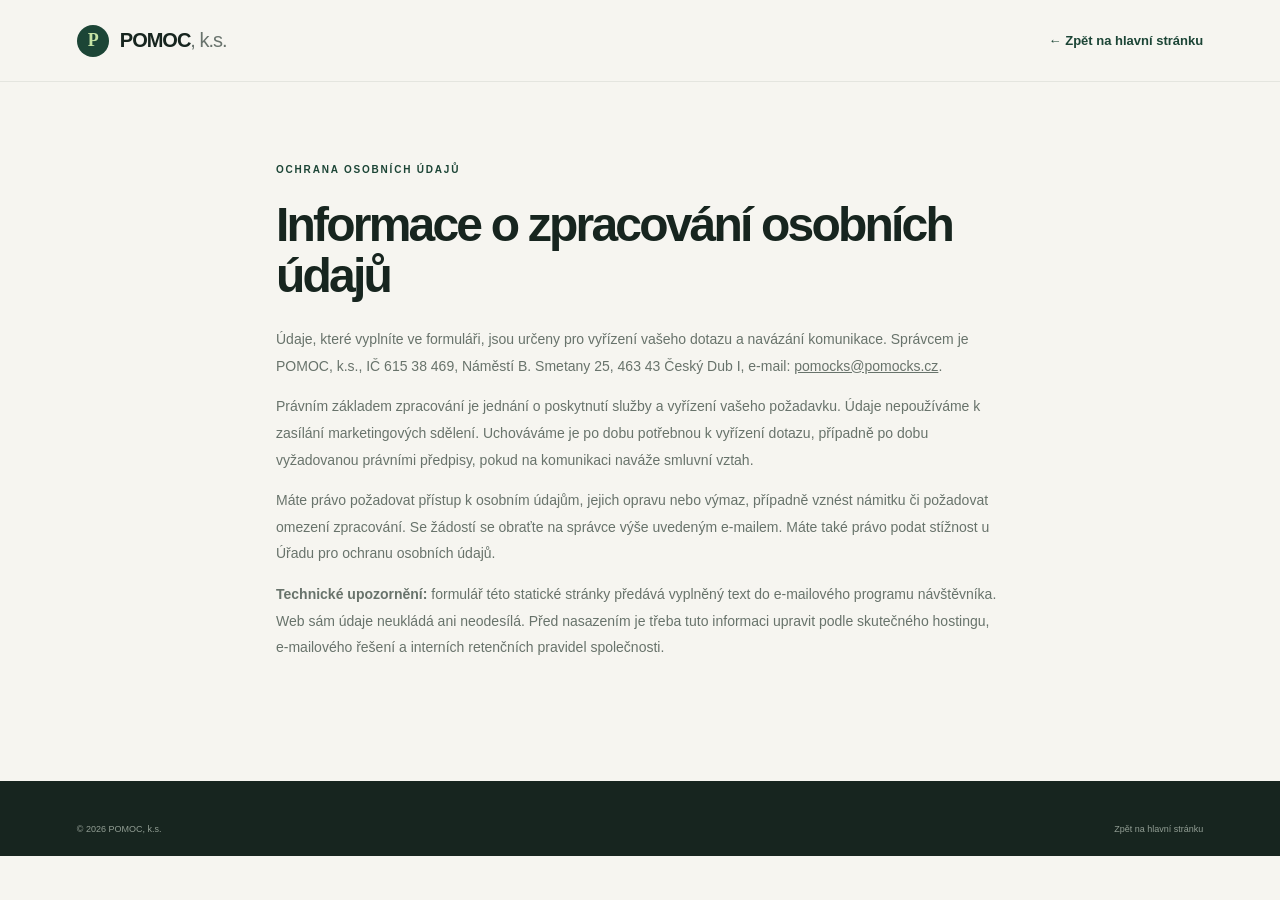
==== privacy.html @ e82e2274 "Add POMOC accounting firm website" ====
<!doctype html>
<html lang="cs"><head><meta charset="utf-8"><meta name="viewport" content="width=device-width,initial-scale=1"><title>Ochrana osobních údajů — POMOC, k.s.</title><link rel="stylesheet" href="styles.css"></head><body><header class="topbar"><a class="brand" href="index.html"><span class="brand-mark">P</span><span>POMOC<span class="brand-suffix">, k.s.</span></span></a><a class="text-link" href="index.html">← Zpět na hlavní stránku</a></header><main class="privacy-page"><p class="eyebrow">Ochrana osobních údajů</p><h1>Informace o zpracování osobních údajů</h1><p>Údaje, které vyplníte ve formuláři, jsou určeny pro vyřízení vašeho dotazu a navázání komunikace. Správcem je POMOC, k.s., IČ 615 38 469, Náměstí B. Smetany 25, 463 43 Český Dub I, e-mail: <a href="mailto:pomocks@pomocks.cz">pomocks@pomocks.cz</a>.</p><p>Právním základem zpracování je jednání o poskytnutí služby a vyřízení vašeho požadavku. Údaje nepoužíváme k zasílání marketingových sdělení. Uchováváme je po dobu potřebnou k vyřízení dotazu, případně po dobu vyžadovanou právními předpisy, pokud na komunikaci naváže smluvní vztah.</p><p>Máte právo požadovat přístup k osobním údajům, jejich opravu nebo výmaz, případně vznést námitku či požadovat omezení zpracování. Se žádostí se obraťte na správce výše uvedeným e-mailem. Máte také právo podat stížnost u Úřadu pro ochranu osobních údajů.</p><p><strong>Technické upozornění:</strong> formulář této statické stránky předává vyplněný text do e-mailového programu návštěvníka. Web sám údaje neukládá ani neodesílá. Před nasazením je třeba tuto informaci upravit podle skutečného hostingu, e-mailového řešení a interních retenčních pravidel společnosti.</p></main><footer><div class="footer-bottom"><span>© <span id="year"></span> POMOC, k.s.</span><a href="index.html">Zpět na hlavní stránku</a></div></footer><script>document.getElementById('year').textContent=new Date().getFullYear()</script></body></html>
---- styles.css ----
:root{--paper:#f6f5f0;--white:#fff;--ink:#17251f;--muted:#69736d;--green:#1c4536;--lime:#c6e3a4;--line:#dedfd8;--serif:Georgia,'Times New Roman',serif;--sans:'DM Sans',Arial,sans-serif;--display:'Manrope',Arial,sans-serif}*{box-sizing:border-box}html{scroll-behavior:smooth;scroll-padding-top:90px}body{margin:0;background:var(--paper);color:var(--ink);font-family:var(--sans);font-size:15px;line-height:1.65}a{color:inherit;text-decoration:none}.topbar{height:82px;padding:0 max(calc((100vw - 1200px)/2),6vw);display:flex;align-items:center;justify-content:space-between;border-bottom:1px solid rgba(23,37,31,.08);background:var(--paper);position:sticky;top:0;z-index:5}.brand{display:flex;align-items:center;gap:11px;font:800 20px var(--display);letter-spacing:-1px}.brand-mark{display:grid;place-items:center;width:32px;height:32px;background:var(--green);color:var(--lime);border-radius:50%;font:700 18px var(--serif)}.brand-suffix{font-weight:500;color:var(--muted)}nav{display:flex;align-items:center;gap:38px;font-size:13px;font-weight:600}nav a:not(.nav-cta){color:#59635e}.nav-cta{background:var(--green);color:white;padding:12px 17px;border-radius:3px}.nav-cta span,.button span{padding-left:13px;color:var(--lime)}.menu-toggle{display:none;background:none;border:0;font-size:23px;color:var(--ink)}.section-wrap{max-width:1200px;margin:auto;padding-left:30px;padding-right:30px}.hero{min-height:605px;display:grid;grid-template-columns:1fr 1fr;align-items:center;padding-top:55px;padding-bottom:65px}.eyebrow{margin:0 0 20px;text-transform:uppercase;letter-spacing:1.8px;font-size:10px;font-weight:700;color:var(--green)}.eyebrow-dot{display:inline-block;width:7px;height:7px;border-radius:50%;background:#86ab63;margin-right:8px;vertical-align:1px}h1,h2,h3,p{margin-top:0}h1,h2{font-family:var(--display);font-weight:600;letter-spacing:-2.8px;line-height:1.08}h1{font-size:clamp(50px,5.5vw,73px);margin-bottom:24px}h1 em,h2 em{font-family:var(--serif);font-weight:400;color:#52755e} .hero-lead{max-width:440px;color:#66716a;font-size:16px;line-height:1.8}.hero-actions{display:flex;align-items:center;gap:28px;margin-top:31px}.button{display:inline-block;border:0;cursor:pointer;padding:15px 19px;font:600 13px var(--sans);border-radius:3px}.button-dark{background:var(--green);color:white}.text-link{font-size:13px;font-weight:700;color:var(--green)}.text-link span{margin-left:9px}.hero-note{display:flex;align-items:center;gap:13px;margin-top:54px;font-size:11px;color:#778079}.note-line{height:1px;width:35px;background:#93aa88}.hero-art{height:420px;position:relative;display:grid;place-items:center}.art-orbit{position:absolute;border:1px solid #dce2d5;border-radius:50%;width:390px;height:390px}.orbit-two{width:300px;height:300px;border-color:#e6e8e1}.art-card{position:relative;background:#fff;width:355px;min-height:255px;padding:24px 26px 22px;box-shadow:0 25px 75px #1a35251b;transform:rotate(-3deg);border:1px solid #e6e9e1;z-index:1}.art-card-top{display:flex;justify-content:space-between;font-size:9px;letter-spacing:1.5px;color:#78837b}.art-dot{width:8px;height:8px;background:#9dbf7a;border-radius:50%}.art-amount{margin-top:27px;font:600 26px var(--display);letter-spacing:-.8px}.art-amount span{display:block;font:12px var(--sans);letter-spacing:0;color:#849087;margin-top:4px}.chart{height:92px;border-bottom:1px solid #e4e7e0;display:flex;align-items:end;gap:11px;margin-top:17px}.chart i{display:block;flex:1;background:#a7c58e;border-radius:2px 2px 0 0}.chart i:nth-child(2n){background:#d2e3c2}.chart-labels{display:flex;justify-content:space-between;font-size:7px;color:#9aa49c;margin-top:7px}.art-seal{position:absolute;right:7%;bottom:48px;z-index:2;width:105px;height:105px;border-radius:50%;background:var(--green);color:white;display:flex;align-items:center;justify-content:center;flex-direction:column;border:5px solid var(--paper);outline:1px solid #45644d;transform:rotate(8deg)}.art-seal span{font-size:7px;letter-spacing:1px}.art-seal strong{font:700 27px var(--serif);color:var(--lime);line-height:1.2}.art-spark{position:absolute;color:#89a873;font-size:22px}.spark-a{top:26px;left:21%}.spark-b{bottom:39px;left:12%;font-size:13px}.trust-band{background:#e9ece4;border-top:1px solid #e1e5dd;border-bottom:1px solid #e1e5dd}.trust-inner{max-width:1200px;padding:26px 30px;margin:auto;display:grid;grid-template-columns:repeat(4,1fr);gap:20px}.trust-inner>div{padding-left:18px;border-left:1px solid #cdd5ca}.trust-inner strong,.trust-inner span{display:block}.trust-inner strong{font:600 15px var(--display)}.trust-inner span{font-size:10px;color:#778079;margin-top:4px}.services-section{padding-top:108px;padding-bottom:95px}.section-heading{display:flex;justify-content:space-between;align-items:end;margin-bottom:41px}.section-heading h2,.about-copy h2,.contact-intro h2{font-size:clamp(39px,4vw,52px);margin-bottom:0}.section-intro{max-width:390px;color:var(--muted);font-size:13px;line-height:1.8;margin:0 0 3px}.service-grid{display:grid;grid-template-columns:repeat(4,1fr);gap:13px}.service-card{background:#fff;border:1px solid #e9eae5;padding:24px 20px 21px;min-height:325px;display:flex;flex-direction:column}.service-icon{width:35px;height:35px;border-radius:50%;display:grid;place-items:center;color:var(--green);background:#edf2e8;font-size:17px;margin-bottom:22px}.service-number{font-size:8px;letter-spacing:1.2px;font-weight:700;color:#839087}.service-card h3{font:600 19px/1.25 var(--display);letter-spacing:-.5px;margin:10px 0}.service-card p{font-size:11px;line-height:1.75;color:#737d76;margin-bottom:12px}.service-card ul{padding:12px 0 0;margin:auto 0 0;border-top:1px solid #edf0ea;list-style:none}.service-card li{font-size:10px;color:#68736b;margin:5px 0;padding-left:12px;position:relative}.service-card li:before{content:'·';position:absolute;left:0;color:#6d9556;font-size:17px;line-height:13px}.service-card-dark{background:var(--green);color:white;border-color:var(--green)}.service-card-dark .service-icon{background:#355d4b;color:var(--lime)}.service-card-dark .service-number{color:#bad0bc}.service-card-dark p,.service-card-dark li{color:#d1ded4}.service-card-dark ul{border-color:#436554}.services-footnote{font-size:10px;color:#88918b;margin:15px 0 0}.about-section{background:#e9ece4;padding:86px 0}.about-layout{display:grid;grid-template-columns:1fr 1fr;align-items:center;gap:9%}.about-visual{min-height:410px;background:var(--green);position:relative;overflow:hidden;display:grid;place-items:center}.about-visual:before,.about-visual:after{content:'';position:absolute;border:1px solid #ffffff20;border-radius:50%;width:370px;height:370px}.about-visual:after{width:260px;height:260px}.about-monogram{position:relative;z-index:1;color:#e5eddf;font:italic 220px/1 var(--serif);letter-spacing:-30px}.about-monogram span{color:var(--lime)}.about-caption{position:absolute;left:29px;bottom:27px;display:flex;align-items:center;gap:12px;color:#d0dbcf;font-size:8px;line-height:1.5;letter-spacing:1px}.caption-line{width:26px;height:1px;background:var(--lime)}.about-stamp{position:absolute;right:24px;top:24px;border:1px solid #a8c095;border-radius:50%;width:67px;height:67px;display:grid;place-content:center;text-align:center;color:var(--lime);font:700 9px/1.5 var(--sans);letter-spacing:1px;transform:rotate(8deg)}.about-copy h2{margin-bottom:23px}.about-copy>p:not(.eyebrow){font-size:13px;color:#626d66;line-height:1.9}.credentials{border-top:1px solid #d0d7cc;margin:26px 0 23px;padding-top:17px;display:grid;grid-template-columns:1fr 1fr;gap:14px}.credentials>div{display:flex;gap:10px}.credential-symbol{display:grid;place-items:center;width:21px;height:21px;border-radius:50%;background:#d5e2cc;color:var(--green);font-size:11px;flex:none}.credentials strong,.credentials small{display:block}.credentials strong{font-size:11px}.credentials small{font-size:9px;color:#778079;line-height:1.5;margin-top:3px}.contact-section{display:grid;grid-template-columns:1fr 1fr;gap:11%;padding-top:103px;padding-bottom:105px}.contact-intro>p:not(.eyebrow){max-width:350px;color:#727c74;font-size:13px;line-height:1.8;margin-top:20px}.contact-details{margin-top:30px;display:grid;gap:18px}.contact-details>a,.contact-details>div{display:flex;align-items:center;gap:13px}.detail-icon{width:34px;height:34px;border:1px solid #dfe3db;border-radius:50%;display:grid;place-items:center;color:var(--green)}.contact-details small,.contact-details strong{display:block}.contact-details small{font-size:8px;letter-spacing:1.2px;color:#849087}.contact-details strong{font-size:12px;font-weight:600;line-height:1.6}.company-data{display:flex;gap:20px;margin-top:27px;padding-top:15px;border-top:1px solid var(--line);font-size:10px;color:#79837c}.contact-form{background:#fff;padding:34px;border:1px solid #e9eae5;box-shadow:0 15px 45px #1a35250a}.contact-form h3{font:600 23px var(--display);margin-bottom:4px}.contact-form>p{font-size:11px;color:#818a83;margin-bottom:20px}.contact-form label{display:block;font-size:10px;font-weight:600;color:#45534a;margin-bottom:14px}.form-row{display:grid;grid-template-columns:1fr 1fr;gap:13px}.contact-form input:not([type=checkbox]),.contact-form select,.contact-form textarea{display:block;width:100%;margin-top:6px;padding:11px 12px;border:1px solid #e3e7e0;border-radius:2px;background:#fcfcfa;font:12px var(--sans);color:var(--ink);outline-color:#92b278}.contact-form textarea{resize:vertical}.privacy-check{display:flex!important;align-items:start;gap:8px;font-size:9px!important;color:#737e76!important;font-weight:400!important}.privacy-check input{margin:2px 0 0;accent-color:var(--green)}.privacy-check a{text-decoration:underline;color:var(--green)}.form-submit{width:100%;text-align:left}.form-submit span{float:right}.form-note{font-size:9px!important;margin:11px 0 0!important;color:#88928b!important}footer{background:#17251f;color:#e7ede6;padding:25px max(calc((100vw - 1200px)/2),6vw) 19px}.footer-inner{display:flex;align-items:center;justify-content:space-between;border-bottom:1px solid #ffffff20;padding-bottom:22px}.footer-brand{font-size:17px}.footer-brand .brand-mark{background:#d6e4cc;color:var(--green)}.footer-brand .brand-suffix{color:#bdc9be}.footer-inner>span,.footer-inner>a:last-child{font-size:10px;color:#c2ccc3}.footer-inner>a:last-child span{color:var(--lime);margin-left:8px}.footer-bottom{display:flex;justify-content:space-between;padding-top:16px;color:#929e94;font-size:9px}.footer-bottom a:hover{text-decoration:underline}.privacy-page{max-width:780px;margin:80px auto 120px;padding:0 26px}.privacy-page h1{font-size:48px}.privacy-page p:not(.eyebrow){color:#68736b;font-size:14px;line-height:1.9}.privacy-page a{text-decoration:underline}.load-error{padding:100px 10%;text-align:center}.load-error code{background:#e8e9e4;padding:3px 6px}@media(max-width:850px){.topbar{padding:0 25px}.hero{min-height:auto;grid-template-columns:1fr;padding-top:65px}.hero-art{height:360px;margin-top:5px}.trust-inner{grid-template-columns:repeat(2,1fr);row-gap:23px}.service-grid{grid-template-columns:repeat(2,1fr)}.about-layout{gap:6%}.contact-section{gap:6%}.section-wrap{padding-left:25px;padding-right:25px}}@media(max-width:620px){.topbar{height:69px}.menu-toggle{display:block}nav{display:none;position:absolute;top:68px;left:0;right:0;background:var(--paper);padding:18px 24px 24px;flex-direction:column;align-items:stretch;gap:14px;border-bottom:1px solid var(--line)}nav.nav-open{display:flex}.nav-cta{text-align:center}.hero{padding-top:49px;padding-bottom:47px}.hero h1{font-size:53px}.hero-lead{font-size:14px}.hero-actions{gap:17px;align-items:flex-start;flex-direction:column}.hero-note{margin-top:33px}.hero-art{height:300px}.art-orbit{width:285px;height:285px}.orbit-two{width:225px;height:225px}.art-card{width:290px;padding:20px;min-height:230px}.art-amount{font-size:22px;margin-top:20px}.chart{height:78px;gap:8px}.art-seal{width:85px;height:85px;right:4%;bottom:23px}.art-seal strong{font-size:23px}.trust-inner{padding:22px 24px;gap:18px 10px}.trust-inner>div{padding-left:11px}.trust-inner strong{font-size:12px}.trust-inner span{font-size:9px}.services-section{padding-top:69px;padding-bottom:65px}.section-heading{display:block}.section-heading h2,.about-copy h2,.contact-intro h2{font-size:42px}.section-intro{margin-top:17px}.service-grid{grid-template-columns:1fr}.service-card{min-height:275px}.about-section{padding:60px 0}.about-layout{grid-template-columns:1fr;gap:35px}.about-visual{min-height:300px}.about-monogram{font-size:175px}.credentials{grid-template-columns:1fr}.contact-section{grid-template-columns:1fr;gap:33px;padding-top:67px;padding-bottom:70px}.contact-form{padding:24px 19px}.form-row{grid-template-columns:1fr;gap:0}.footer-inner{align-items:flex-start;flex-direction:column;gap:12px}.footer-bottom{flex-wrap:wrap;gap:10px}.privacy-page{margin:55px auto 80px}.privacy-page h1{font-size:39px}}
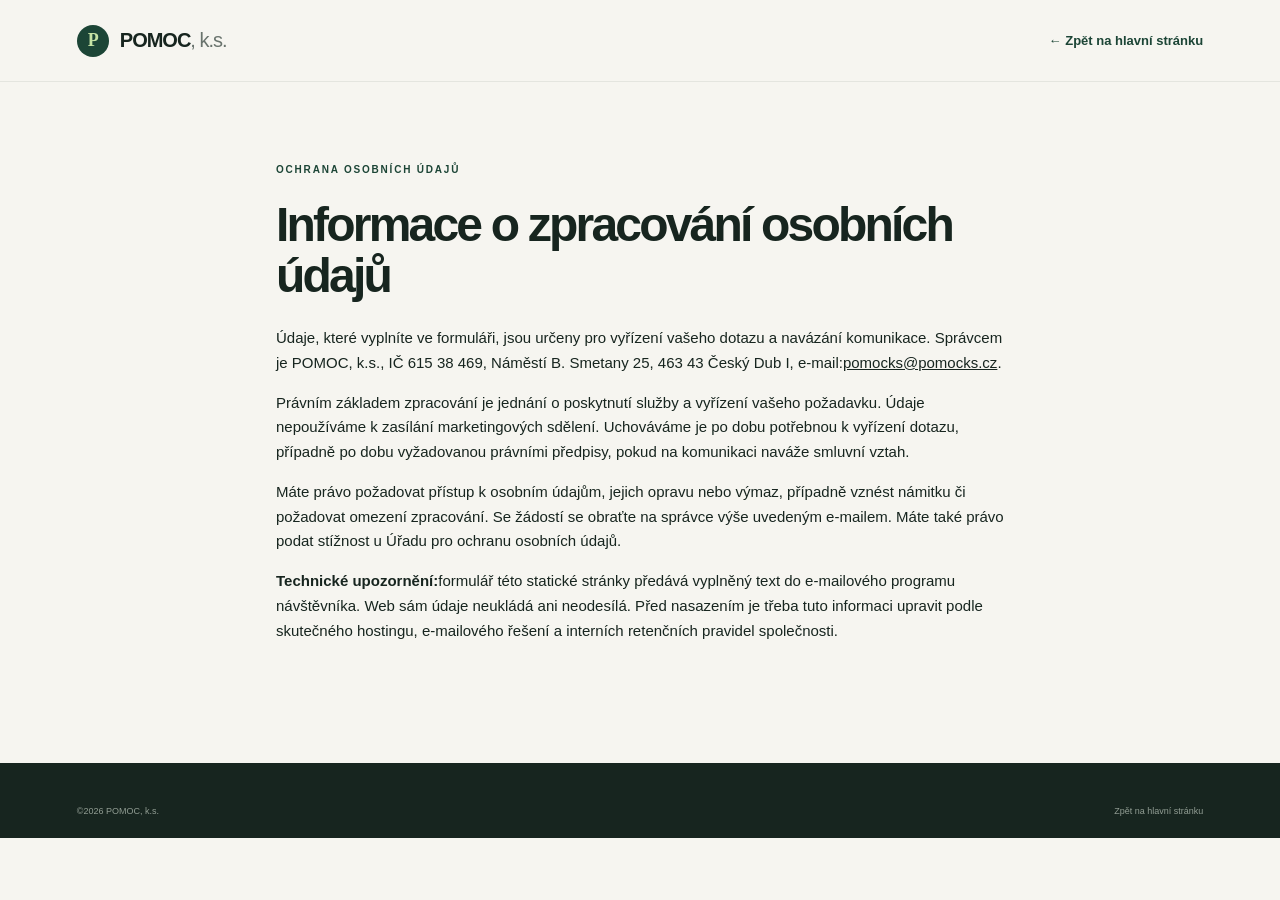
==== commit cae870e0: "Format site source for readability" ====
--- a/privacy.html
+++ b/privacy.html
@@ -1,2 +1,44 @@
-<!doctype html>
-<html lang="cs"><head><meta charset="utf-8"><meta name="viewport" content="width=device-width,initial-scale=1"><title>Ochrana osobních údajů — POMOC, k.s.</title><link rel="stylesheet" href="styles.css"></head><body><header class="topbar"><a class="brand" href="index.html"><span class="brand-mark">P</span><span>POMOC<span class="brand-suffix">, k.s.</span></span></a><a class="text-link" href="index.html">← Zpět na hlavní stránku</a></header><main class="privacy-page"><p class="eyebrow">Ochrana osobních údajů</p><h1>Informace o zpracování osobních údajů</h1><p>Údaje, které vyplníte ve formuláři, jsou určeny pro vyřízení vašeho dotazu a navázání komunikace. Správcem je POMOC, k.s., IČ 615 38 469, Náměstí B. Smetany 25, 463 43 Český Dub I, e-mail: <a href="mailto:pomocks@pomocks.cz">pomocks@pomocks.cz</a>.</p><p>Právním základem zpracování je jednání o poskytnutí služby a vyřízení vašeho požadavku. Údaje nepoužíváme k zasílání marketingových sdělení. Uchováváme je po dobu potřebnou k vyřízení dotazu, případně po dobu vyžadovanou právními předpisy, pokud na komunikaci naváže smluvní vztah.</p><p>Máte právo požadovat přístup k osobním údajům, jejich opravu nebo výmaz, případně vznést námitku či požadovat omezení zpracování. Se žádostí se obraťte na správce výše uvedeným e-mailem. Máte také právo podat stížnost u Úřadu pro ochranu osobních údajů.</p><p><strong>Technické upozornění:</strong> formulář této statické stránky předává vyplněný text do e-mailového programu návštěvníka. Web sám údaje neukládá ani neodesílá. Před nasazením je třeba tuto informaci upravit podle skutečného hostingu, e-mailového řešení a interních retenčních pravidel společnosti.</p></main><footer><div class="footer-bottom"><span>© <span id="year"></span> POMOC, k.s.</span><a href="index.html">Zpět na hlavní stránku</a></div></footer><script>document.getElementById('year').textContent=new Date().getFullYear()</script></body></html>
+<!doctype html>
+<html lang="cs">
+  <head>
+    <meta charset="utf-8">
+    <meta name="viewport" content="width=device-width,initial-scale=1">
+    <title>
+      Ochrana osobních údajů — POMOC, k.s.
+    </title>
+    <link rel="stylesheet" href="styles.css">
+  </head>
+  <body>
+    <header class="topbar">
+      <a class="brand" href="index.html"><span class="brand-mark">P</span><span>POMOC<span class="brand-suffix">, k.s.</span></span></a><a class="text-link" href="index.html">← Zpět na hlavní stránku</a>
+    </header>
+    <main class="privacy-page">
+      <p class="eyebrow">
+        Ochrana osobních údajů
+      </p>
+      <h1>
+        Informace o zpracování osobních údajů
+      </h1>
+      <p>
+        Údaje, které vyplníte ve formuláři, jsou určeny pro vyřízení vašeho dotazu a navázání komunikace. Správcem je POMOC, k.s., IČ 615 38 469, Náměstí B. Smetany 25, 463 43 Český Dub I, e-mail:<a href="mailto:pomocks@pomocks.cz">pomocks@pomocks.cz</a>.
+      </p>
+      <p>
+        Právním základem zpracování je jednání o poskytnutí služby a vyřízení vašeho požadavku. Údaje nepoužíváme k zasílání marketingových sdělení. Uchováváme je po dobu potřebnou k vyřízení dotazu, případně po dobu vyžadovanou právními předpisy, pokud na komunikaci naváže smluvní vztah.
+      </p>
+      <p>
+        Máte právo požadovat přístup k osobním údajům, jejich opravu nebo výmaz, případně vznést námitku či požadovat omezení zpracování. Se žádostí se obraťte na správce výše uvedeným e-mailem. Máte také právo podat stížnost u Úřadu pro ochranu osobních údajů.
+      </p>
+      <p>
+        <strong>Technické upozornění:</strong>formulář této statické stránky předává vyplněný text do e-mailového programu návštěvníka. Web sám údaje neukládá ani neodesílá. Před nasazením je třeba tuto informaci upravit podle skutečného hostingu, e-mailového řešení a interních retenčních pravidel společnosti.
+      </p>
+    </main>
+    <footer>
+      <div class="footer-bottom">
+        <span>©<span id="year"></span> POMOC, k.s.</span><a href="index.html">Zpět na hlavní stránku</a>
+      </div>
+    </footer>
+    <script>
+      document.getElementById('year').textContent=new Date().getFullYear()
+    </script>
+  </body>
+</html>
--- a/styles.css
+++ b/styles.css
@@ -1 +1,942 @@
-:root{--paper:#f6f5f0;--white:#fff;--ink:#17251f;--muted:#69736d;--green:#1c4536;--lime:#c6e3a4;--line:#dedfd8;--serif:Georgia,'Times New Roman',serif;--sans:'DM Sans',Arial,sans-serif;--display:'Manrope',Arial,sans-serif}*{box-sizing:border-box}html{scroll-behavior:smooth;scroll-padding-top:90px}body{margin:0;background:var(--paper);color:var(--ink);font-family:var(--sans);font-size:15px;line-height:1.65}a{color:inherit;text-decoration:none}.topbar{height:82px;padding:0 max(calc((100vw - 1200px)/2),6vw);display:flex;align-items:center;justify-content:space-between;border-bottom:1px solid rgba(23,37,31,.08);background:var(--paper);position:sticky;top:0;z-index:5}.brand{display:flex;align-items:center;gap:11px;font:800 20px var(--display);letter-spacing:-1px}.brand-mark{display:grid;place-items:center;width:32px;height:32px;background:var(--green);color:var(--lime);border-radius:50%;font:700 18px var(--serif)}.brand-suffix{font-weight:500;color:var(--muted)}nav{display:flex;align-items:center;gap:38px;font-size:13px;font-weight:600}nav a:not(.nav-cta){color:#59635e}.nav-cta{background:var(--green);color:white;padding:12px 17px;border-radius:3px}.nav-cta span,.button span{padding-left:13px;color:var(--lime)}.menu-toggle{display:none;background:none;border:0;font-size:23px;color:var(--ink)}.section-wrap{max-width:1200px;margin:auto;padding-left:30px;padding-right:30px}.hero{min-height:605px;display:grid;grid-template-columns:1fr 1fr;align-items:center;padding-top:55px;padding-bottom:65px}.eyebrow{margin:0 0 20px;text-transform:uppercase;letter-spacing:1.8px;font-size:10px;font-weight:700;color:var(--green)}.eyebrow-dot{display:inline-block;width:7px;height:7px;border-radius:50%;background:#86ab63;margin-right:8px;vertical-align:1px}h1,h2,h3,p{margin-top:0}h1,h2{font-family:var(--display);font-weight:600;letter-spacing:-2.8px;line-height:1.08}h1{font-size:clamp(50px,5.5vw,73px);margin-bottom:24px}h1 em,h2 em{font-family:var(--serif);font-weight:400;color:#52755e} .hero-lead{max-width:440px;color:#66716a;font-size:16px;line-height:1.8}.hero-actions{display:flex;align-items:center;gap:28px;margin-top:31px}.button{display:inline-block;border:0;cursor:pointer;padding:15px 19px;font:600 13px var(--sans);border-radius:3px}.button-dark{background:var(--green);color:white}.text-link{font-size:13px;font-weight:700;color:var(--green)}.text-link span{margin-left:9px}.hero-note{display:flex;align-items:center;gap:13px;margin-top:54px;font-size:11px;color:#778079}.note-line{height:1px;width:35px;background:#93aa88}.hero-art{height:420px;position:relative;display:grid;place-items:center}.art-orbit{position:absolute;border:1px solid #dce2d5;border-radius:50%;width:390px;height:390px}.orbit-two{width:300px;height:300px;border-color:#e6e8e1}.art-card{position:relative;background:#fff;width:355px;min-height:255px;padding:24px 26px 22px;box-shadow:0 25px 75px #1a35251b;transform:rotate(-3deg);border:1px solid #e6e9e1;z-index:1}.art-card-top{display:flex;justify-content:space-between;font-size:9px;letter-spacing:1.5px;color:#78837b}.art-dot{width:8px;height:8px;background:#9dbf7a;border-radius:50%}.art-amount{margin-top:27px;font:600 26px var(--display);letter-spacing:-.8px}.art-amount span{display:block;font:12px var(--sans);letter-spacing:0;color:#849087;margin-top:4px}.chart{height:92px;border-bottom:1px solid #e4e7e0;display:flex;align-items:end;gap:11px;margin-top:17px}.chart i{display:block;flex:1;background:#a7c58e;border-radius:2px 2px 0 0}.chart i:nth-child(2n){background:#d2e3c2}.chart-labels{display:flex;justify-content:space-between;font-size:7px;color:#9aa49c;margin-top:7px}.art-seal{position:absolute;right:7%;bottom:48px;z-index:2;width:105px;height:105px;border-radius:50%;background:var(--green);color:white;display:flex;align-items:center;justify-content:center;flex-direction:column;border:5px solid var(--paper);outline:1px solid #45644d;transform:rotate(8deg)}.art-seal span{font-size:7px;letter-spacing:1px}.art-seal strong{font:700 27px var(--serif);color:var(--lime);line-height:1.2}.art-spark{position:absolute;color:#89a873;font-size:22px}.spark-a{top:26px;left:21%}.spark-b{bottom:39px;left:12%;font-size:13px}.trust-band{background:#e9ece4;border-top:1px solid #e1e5dd;border-bottom:1px solid #e1e5dd}.trust-inner{max-width:1200px;padding:26px 30px;margin:auto;display:grid;grid-template-columns:repeat(4,1fr);gap:20px}.trust-inner>div{padding-left:18px;border-left:1px solid #cdd5ca}.trust-inner strong,.trust-inner span{display:block}.trust-inner strong{font:600 15px var(--display)}.trust-inner span{font-size:10px;color:#778079;margin-top:4px}.services-section{padding-top:108px;padding-bottom:95px}.section-heading{display:flex;justify-content:space-between;align-items:end;margin-bottom:41px}.section-heading h2,.about-copy h2,.contact-intro h2{font-size:clamp(39px,4vw,52px);margin-bottom:0}.section-intro{max-width:390px;color:var(--muted);font-size:13px;line-height:1.8;margin:0 0 3px}.service-grid{display:grid;grid-template-columns:repeat(4,1fr);gap:13px}.service-card{background:#fff;border:1px solid #e9eae5;padding:24px 20px 21px;min-height:325px;display:flex;flex-direction:column}.service-icon{width:35px;height:35px;border-radius:50%;display:grid;place-items:center;color:var(--green);background:#edf2e8;font-size:17px;margin-bottom:22px}.service-number{font-size:8px;letter-spacing:1.2px;font-weight:700;color:#839087}.service-card h3{font:600 19px/1.25 var(--display);letter-spacing:-.5px;margin:10px 0}.service-card p{font-size:11px;line-height:1.75;color:#737d76;margin-bottom:12px}.service-card ul{padding:12px 0 0;margin:auto 0 0;border-top:1px solid #edf0ea;list-style:none}.service-card li{font-size:10px;color:#68736b;margin:5px 0;padding-left:12px;position:relative}.service-card li:before{content:'·';position:absolute;left:0;color:#6d9556;font-size:17px;line-height:13px}.service-card-dark{background:var(--green);color:white;border-color:var(--green)}.service-card-dark .service-icon{background:#355d4b;color:var(--lime)}.service-card-dark .service-number{color:#bad0bc}.service-card-dark p,.service-card-dark li{color:#d1ded4}.service-card-dark ul{border-color:#436554}.services-footnote{font-size:10px;color:#88918b;margin:15px 0 0}.about-section{background:#e9ece4;padding:86px 0}.about-layout{display:grid;grid-template-columns:1fr 1fr;align-items:center;gap:9%}.about-visual{min-height:410px;background:var(--green);position:relative;overflow:hidden;display:grid;place-items:center}.about-visual:before,.about-visual:after{content:'';position:absolute;border:1px solid #ffffff20;border-radius:50%;width:370px;height:370px}.about-visual:after{width:260px;height:260px}.about-monogram{position:relative;z-index:1;color:#e5eddf;font:italic 220px/1 var(--serif);letter-spacing:-30px}.about-monogram span{color:var(--lime)}.about-caption{position:absolute;left:29px;bottom:27px;display:flex;align-items:center;gap:12px;color:#d0dbcf;font-size:8px;line-height:1.5;letter-spacing:1px}.caption-line{width:26px;height:1px;background:var(--lime)}.about-stamp{position:absolute;right:24px;top:24px;border:1px solid #a8c095;border-radius:50%;width:67px;height:67px;display:grid;place-content:center;text-align:center;color:var(--lime);font:700 9px/1.5 var(--sans);letter-spacing:1px;transform:rotate(8deg)}.about-copy h2{margin-bottom:23px}.about-copy>p:not(.eyebrow){font-size:13px;color:#626d66;line-height:1.9}.credentials{border-top:1px solid #d0d7cc;margin:26px 0 23px;padding-top:17px;display:grid;grid-template-columns:1fr 1fr;gap:14px}.credentials>div{display:flex;gap:10px}.credential-symbol{display:grid;place-items:center;width:21px;height:21px;border-radius:50%;background:#d5e2cc;color:var(--green);font-size:11px;flex:none}.credentials strong,.credentials small{display:block}.credentials strong{font-size:11px}.credentials small{font-size:9px;color:#778079;line-height:1.5;margin-top:3px}.contact-section{display:grid;grid-template-columns:1fr 1fr;gap:11%;padding-top:103px;padding-bottom:105px}.contact-intro>p:not(.eyebrow){max-width:350px;color:#727c74;font-size:13px;line-height:1.8;margin-top:20px}.contact-details{margin-top:30px;display:grid;gap:18px}.contact-details>a,.contact-details>div{display:flex;align-items:center;gap:13px}.detail-icon{width:34px;height:34px;border:1px solid #dfe3db;border-radius:50%;display:grid;place-items:center;color:var(--green)}.contact-details small,.contact-details strong{display:block}.contact-details small{font-size:8px;letter-spacing:1.2px;color:#849087}.contact-details strong{font-size:12px;font-weight:600;line-height:1.6}.company-data{display:flex;gap:20px;margin-top:27px;padding-top:15px;border-top:1px solid var(--line);font-size:10px;color:#79837c}.contact-form{background:#fff;padding:34px;border:1px solid #e9eae5;box-shadow:0 15px 45px #1a35250a}.contact-form h3{font:600 23px var(--display);margin-bottom:4px}.contact-form>p{font-size:11px;color:#818a83;margin-bottom:20px}.contact-form label{display:block;font-size:10px;font-weight:600;color:#45534a;margin-bottom:14px}.form-row{display:grid;grid-template-columns:1fr 1fr;gap:13px}.contact-form input:not([type=checkbox]),.contact-form select,.contact-form textarea{display:block;width:100%;margin-top:6px;padding:11px 12px;border:1px solid #e3e7e0;border-radius:2px;background:#fcfcfa;font:12px var(--sans);color:var(--ink);outline-color:#92b278}.contact-form textarea{resize:vertical}.privacy-check{display:flex!important;align-items:start;gap:8px;font-size:9px!important;color:#737e76!important;font-weight:400!important}.privacy-check input{margin:2px 0 0;accent-color:var(--green)}.privacy-check a{text-decoration:underline;color:var(--green)}.form-submit{width:100%;text-align:left}.form-submit span{float:right}.form-note{font-size:9px!important;margin:11px 0 0!important;color:#88928b!important}footer{background:#17251f;color:#e7ede6;padding:25px max(calc((100vw - 1200px)/2),6vw) 19px}.footer-inner{display:flex;align-items:center;justify-content:space-between;border-bottom:1px solid #ffffff20;padding-bottom:22px}.footer-brand{font-size:17px}.footer-brand .brand-mark{background:#d6e4cc;color:var(--green)}.footer-brand .brand-suffix{color:#bdc9be}.footer-inner>span,.footer-inner>a:last-child{font-size:10px;color:#c2ccc3}.footer-inner>a:last-child span{color:var(--lime);margin-left:8px}.footer-bottom{display:flex;justify-content:space-between;padding-top:16px;color:#929e94;font-size:9px}.footer-bottom a:hover{text-decoration:underline}.privacy-page{max-width:780px;margin:80px auto 120px;padding:0 26px}.privacy-page h1{font-size:48px}.privacy-page p:not(.eyebrow){color:#68736b;font-size:14px;line-height:1.9}.privacy-page a{text-decoration:underline}.load-error{padding:100px 10%;text-align:center}.load-error code{background:#e8e9e4;padding:3px 6px}@media(max-width:850px){.topbar{padding:0 25px}.hero{min-height:auto;grid-template-columns:1fr;padding-top:65px}.hero-art{height:360px;margin-top:5px}.trust-inner{grid-template-columns:repeat(2,1fr);row-gap:23px}.service-grid{grid-template-columns:repeat(2,1fr)}.about-layout{gap:6%}.contact-section{gap:6%}.section-wrap{padding-left:25px;padding-right:25px}}@media(max-width:620px){.topbar{height:69px}.menu-toggle{display:block}nav{display:none;position:absolute;top:68px;left:0;right:0;background:var(--paper);padding:18px 24px 24px;flex-direction:column;align-items:stretch;gap:14px;border-bottom:1px solid var(--line)}nav.nav-open{display:flex}.nav-cta{text-align:center}.hero{padding-top:49px;padding-bottom:47px}.hero h1{font-size:53px}.hero-lead{font-size:14px}.hero-actions{gap:17px;align-items:flex-start;flex-direction:column}.hero-note{margin-top:33px}.hero-art{height:300px}.art-orbit{width:285px;height:285px}.orbit-two{width:225px;height:225px}.art-card{width:290px;padding:20px;min-height:230px}.art-amount{font-size:22px;margin-top:20px}.chart{height:78px;gap:8px}.art-seal{width:85px;height:85px;right:4%;bottom:23px}.art-seal strong{font-size:23px}.trust-inner{padding:22px 24px;gap:18px 10px}.trust-inner>div{padding-left:11px}.trust-inner strong{font-size:12px}.trust-inner span{font-size:9px}.services-section{padding-top:69px;padding-bottom:65px}.section-heading{display:block}.section-heading h2,.about-copy h2,.contact-intro h2{font-size:42px}.section-intro{margin-top:17px}.service-grid{grid-template-columns:1fr}.service-card{min-height:275px}.about-section{padding:60px 0}.about-layout{grid-template-columns:1fr;gap:35px}.about-visual{min-height:300px}.about-monogram{font-size:175px}.credentials{grid-template-columns:1fr}.contact-section{grid-template-columns:1fr;gap:33px;padding-top:67px;padding-bottom:70px}.contact-form{padding:24px 19px}.form-row{grid-template-columns:1fr;gap:0}.footer-inner{align-items:flex-start;flex-direction:column;gap:12px}.footer-bottom{flex-wrap:wrap;gap:10px}.privacy-page{margin:55px auto 80px}.privacy-page h1{font-size:39px}}
+:root {
+  --paper: #f6f5f0;
+  --white: #fff;
+  --ink: #17251f;
+  --muted: #69736d;
+  --green: #1c4536;
+  --lime: #c6e3a4;
+  --line: #dedfd8;
+  --serif: Georgia, 'Times New Roman', serif;
+  --sans: 'DM Sans', Arial, sans-serif;
+  --display: 'Manrope', Arial, sans-serif;
+}
+* {
+  box-sizing: border-box;
+}
+html {
+  scroll-behavior: smooth;
+  scroll-padding-top: 90px;
+}
+body {
+  margin: 0;
+  background: var(--paper);
+  color: var(--ink);
+  font-family: var(--sans);
+  font-size: 15px;
+  line-height: 1.65;
+}
+a {
+  color: inherit;
+  text-decoration: none;
+}
+.topbar {
+  height: 82px;
+  padding: 0 max(calc((100vw - 1200px)/2),6vw);
+  display: flex;
+  align-items: center;
+  justify-content: space-between;
+  border-bottom: 1px solid rgba(23,37,31,.08);
+  background: var(--paper);
+  position: sticky;
+  top: 0;
+  z-index: 5;
+}
+.brand {
+  display: flex;
+  align-items: center;
+  gap: 11px;
+  font: 800 20px var(--display);
+  letter-spacing: -1px;
+}
+.brand-mark {
+  display: grid;
+  place-items: center;
+  width: 32px;
+  height: 32px;
+  background: var(--green);
+  color: var(--lime);
+  border-radius: 50%;
+  font: 700 18px var(--serif);
+}
+.brand-suffix {
+  font-weight: 500;
+  color: var(--muted);
+}
+nav {
+  display: flex;
+  align-items: center;
+  gap: 38px;
+  font-size: 13px;
+  font-weight: 600;
+}
+nav a: not(.nav-cta) {
+  ;
+  color: #59635e;
+}
+.nav-cta {
+  background: var(--green);
+  color: white;
+  padding: 12px 17px;
+  border-radius: 3px;
+}
+.nav-cta span, .button span {
+  padding-left: 13px;
+  color: var(--lime);
+}
+.menu-toggle {
+  display: none;
+  background: none;
+  border: 0;
+  font-size: 23px;
+  color: var(--ink);
+}
+.section-wrap {
+  max-width: 1200px;
+  margin: auto;
+  padding-left: 30px;
+  padding-right: 30px;
+}
+.hero {
+  min-height: 605px;
+  display: grid;
+  grid-template-columns: 1fr 1fr;
+  align-items: center;
+  padding-top: 55px;
+  padding-bottom: 65px;
+}
+.eyebrow {
+  margin: 0 0 20px;
+  text-transform: uppercase;
+  letter-spacing: 1.8px;
+  font-size: 10px;
+  font-weight: 700;
+  color: var(--green);
+}
+.eyebrow-dot {
+  display: inline-block;
+  width: 7px;
+  height: 7px;
+  border-radius: 50%;
+  background: #86ab63;
+  margin-right: 8px;
+  vertical-align: 1px;
+}
+h1, h2, h3, p {
+  margin-top: 0;
+}
+h1, h2 {
+  font-family: var(--display);
+  font-weight: 600;
+  letter-spacing: -2.8px;
+  line-height: 1.08;
+}
+h1 {
+  font-size: clamp(50px,5.5vw,73px);
+  margin-bottom: 24px;
+}
+h1 em, h2 em {
+  font-family: var(--serif);
+  font-weight: 400;
+  color: #52755e;
+}
+.hero-lead {
+  max-width: 440px;
+  color: #66716a;
+  font-size: 16px;
+  line-height: 1.8;
+}
+.hero-actions {
+  display: flex;
+  align-items: center;
+  gap: 28px;
+  margin-top: 31px;
+}
+.button {
+  display: inline-block;
+  border: 0;
+  cursor: pointer;
+  padding: 15px 19px;
+  font: 600 13px var(--sans);
+  border-radius: 3px;
+}
+.button-dark {
+  background: var(--green);
+  color: white;
+}
+.text-link {
+  font-size: 13px;
+  font-weight: 700;
+  color: var(--green);
+}
+.text-link span {
+  margin-left: 9px;
+}
+.hero-note {
+  display: flex;
+  align-items: center;
+  gap: 13px;
+  margin-top: 54px;
+  font-size: 11px;
+  color: #778079;
+}
+.note-line {
+  height: 1px;
+  width: 35px;
+  background: #93aa88;
+}
+.hero-art {
+  height: 420px;
+  position: relative;
+  display: grid;
+  place-items: center;
+}
+.art-orbit {
+  position: absolute;
+  border: 1px solid #dce2d5;
+  border-radius: 50%;
+  width: 390px;
+  height: 390px;
+}
+.orbit-two {
+  width: 300px;
+  height: 300px;
+  border-color: #e6e8e1;
+}
+.art-card {
+  position: relative;
+  background: #fff;
+  width: 355px;
+  min-height: 255px;
+  padding: 24px 26px 22px;
+  box-shadow: 0 25px 75px #1a35251b;
+  transform: rotate(-3deg);
+  border: 1px solid #e6e9e1;
+  z-index: 1;
+}
+.art-card-top {
+  display: flex;
+  justify-content: space-between;
+  font-size: 9px;
+  letter-spacing: 1.5px;
+  color: #78837b;
+}
+.art-dot {
+  width: 8px;
+  height: 8px;
+  background: #9dbf7a;
+  border-radius: 50%;
+}
+.art-amount {
+  margin-top: 27px;
+  font: 600 26px var(--display);
+  letter-spacing: -.8px;
+}
+.art-amount span {
+  display: block;
+  font: 12px var(--sans);
+  letter-spacing: 0;
+  color: #849087;
+  margin-top: 4px;
+}
+.chart {
+  height: 92px;
+  border-bottom: 1px solid #e4e7e0;
+  display: flex;
+  align-items: end;
+  gap: 11px;
+  margin-top: 17px;
+}
+.chart i {
+  display: block;
+  flex: 1;
+  background: #a7c58e;
+  border-radius: 2px 2px 0 0;
+}
+.chart i: nth-child(2n) {
+  ;
+  background: #d2e3c2;
+}
+.chart-labels {
+  display: flex;
+  justify-content: space-between;
+  font-size: 7px;
+  color: #9aa49c;
+  margin-top: 7px;
+}
+.art-seal {
+  position: absolute;
+  right: 7%;
+  bottom: 48px;
+  z-index: 2;
+  width: 105px;
+  height: 105px;
+  border-radius: 50%;
+  background: var(--green);
+  color: white;
+  display: flex;
+  align-items: center;
+  justify-content: center;
+  flex-direction: column;
+  border: 5px solid var(--paper);
+  outline: 1px solid #45644d;
+  transform: rotate(8deg);
+}
+.art-seal span {
+  font-size: 7px;
+  letter-spacing: 1px;
+}
+.art-seal strong {
+  font: 700 27px var(--serif);
+  color: var(--lime);
+  line-height: 1.2;
+}
+.art-spark {
+  position: absolute;
+  color: #89a873;
+  font-size: 22px;
+}
+.spark-a {
+  top: 26px;
+  left: 21%;
+}
+.spark-b {
+  bottom: 39px;
+  left: 12%;
+  font-size: 13px;
+}
+.trust-band {
+  background: #e9ece4;
+  border-top: 1px solid #e1e5dd;
+  border-bottom: 1px solid #e1e5dd;
+}
+.trust-inner {
+  max-width: 1200px;
+  padding: 26px 30px;
+  margin: auto;
+  display: grid;
+  grid-template-columns: repeat(4,1fr);
+  gap: 20px;
+}
+.trust-inner>div {
+  padding-left: 18px;
+  border-left: 1px solid #cdd5ca;
+}
+.trust-inner strong, .trust-inner span {
+  display: block;
+}
+.trust-inner strong {
+  font: 600 15px var(--display);
+}
+.trust-inner span {
+  font-size: 10px;
+  color: #778079;
+  margin-top: 4px;
+}
+.services-section {
+  padding-top: 108px;
+  padding-bottom: 95px;
+}
+.section-heading {
+  display: flex;
+  justify-content: space-between;
+  align-items: end;
+  margin-bottom: 41px;
+}
+.section-heading h2, .about-copy h2, .contact-intro h2 {
+  font-size: clamp(39px,4vw,52px);
+  margin-bottom: 0;
+}
+.section-intro {
+  max-width: 390px;
+  color: var(--muted);
+  font-size: 13px;
+  line-height: 1.8;
+  margin: 0 0 3px;
+}
+.service-grid {
+  display: grid;
+  grid-template-columns: repeat(4,1fr);
+  gap: 13px;
+}
+.service-card {
+  background: #fff;
+  border: 1px solid #e9eae5;
+  padding: 24px 20px 21px;
+  min-height: 325px;
+  display: flex;
+  flex-direction: column;
+}
+.service-icon {
+  width: 35px;
+  height: 35px;
+  border-radius: 50%;
+  display: grid;
+  place-items: center;
+  color: var(--green);
+  background: #edf2e8;
+  font-size: 17px;
+  margin-bottom: 22px;
+}
+.service-number {
+  font-size: 8px;
+  letter-spacing: 1.2px;
+  font-weight: 700;
+  color: #839087;
+}
+.service-card h3 {
+  font: 600 19px/1.25 var(--display);
+  letter-spacing: -.5px;
+  margin: 10px 0;
+}
+.service-card p {
+  font-size: 11px;
+  line-height: 1.75;
+  color: #737d76;
+  margin-bottom: 12px;
+}
+.service-card ul {
+  padding: 12px 0 0;
+  margin: auto 0 0;
+  border-top: 1px solid #edf0ea;
+  list-style: none;
+}
+.service-card li {
+  font-size: 10px;
+  color: #68736b;
+  margin: 5px 0;
+  padding-left: 12px;
+  position: relative;
+}
+.service-card li: before {
+  ;
+  content: '·';
+  position: absolute;
+  left: 0;
+  color: #6d9556;
+  font-size: 17px;
+  line-height: 13px;
+}
+.service-card-dark {
+  background: var(--green);
+  color: white;
+  border-color: var(--green);
+}
+.service-card-dark .service-icon {
+  background: #355d4b;
+  color: var(--lime);
+}
+.service-card-dark .service-number {
+  color: #bad0bc;
+}
+.service-card-dark p, .service-card-dark li {
+  color: #d1ded4;
+}
+.service-card-dark ul {
+  border-color: #436554;
+}
+.services-footnote {
+  font-size: 10px;
+  color: #88918b;
+  margin: 15px 0 0;
+}
+.about-section {
+  background: #e9ece4;
+  padding: 86px 0;
+}
+.about-layout {
+  display: grid;
+  grid-template-columns: 1fr 1fr;
+  align-items: center;
+  gap: 9%;
+}
+.about-visual {
+  min-height: 410px;
+  background: var(--green);
+  position: relative;
+  overflow: hidden;
+  display: grid;
+  place-items: center;
+}
+.about-visual: before, .about-visual:after {
+  ;
+  content: '';
+  position: absolute;
+  border: 1px solid #ffffff20;
+  border-radius: 50%;
+  width: 370px;
+  height: 370px;
+}
+.about-visual: after {
+  ;
+  width: 260px;
+  height: 260px;
+}
+.about-monogram {
+  position: relative;
+  z-index: 1;
+  color: #e5eddf;
+  font: italic 220px/1 var(--serif);
+  letter-spacing: -30px;
+}
+.about-monogram span {
+  color: var(--lime);
+}
+.about-caption {
+  position: absolute;
+  left: 29px;
+  bottom: 27px;
+  display: flex;
+  align-items: center;
+  gap: 12px;
+  color: #d0dbcf;
+  font-size: 8px;
+  line-height: 1.5;
+  letter-spacing: 1px;
+}
+.caption-line {
+  width: 26px;
+  height: 1px;
+  background: var(--lime);
+}
+.about-stamp {
+  position: absolute;
+  right: 24px;
+  top: 24px;
+  border: 1px solid #a8c095;
+  border-radius: 50%;
+  width: 67px;
+  height: 67px;
+  display: grid;
+  place-content: center;
+  text-align: center;
+  color: var(--lime);
+  font: 700 9px/1.5 var(--sans);
+  letter-spacing: 1px;
+  transform: rotate(8deg);
+}
+.about-copy h2 {
+  margin-bottom: 23px;
+}
+.about-copy>p: not(.eyebrow) {
+  ;
+  font-size: 13px;
+  color: #626d66;
+  line-height: 1.9;
+}
+.credentials {
+  border-top: 1px solid #d0d7cc;
+  margin: 26px 0 23px;
+  padding-top: 17px;
+  display: grid;
+  grid-template-columns: 1fr 1fr;
+  gap: 14px;
+}
+.credentials>div {
+  display: flex;
+  gap: 10px;
+}
+.credential-symbol {
+  display: grid;
+  place-items: center;
+  width: 21px;
+  height: 21px;
+  border-radius: 50%;
+  background: #d5e2cc;
+  color: var(--green);
+  font-size: 11px;
+  flex: none;
+}
+.credentials strong, .credentials small {
+  display: block;
+}
+.credentials strong {
+  font-size: 11px;
+}
+.credentials small {
+  font-size: 9px;
+  color: #778079;
+  line-height: 1.5;
+  margin-top: 3px;
+}
+.contact-section {
+  display: grid;
+  grid-template-columns: 1fr 1fr;
+  gap: 11%;
+  padding-top: 103px;
+  padding-bottom: 105px;
+}
+.contact-intro>p: not(.eyebrow) {
+  ;
+  max-width: 350px;
+  color: #727c74;
+  font-size: 13px;
+  line-height: 1.8;
+  margin-top: 20px;
+}
+.contact-details {
+  margin-top: 30px;
+  display: grid;
+  gap: 18px;
+}
+.contact-details>a, .contact-details>div {
+  display: flex;
+  align-items: center;
+  gap: 13px;
+}
+.detail-icon {
+  width: 34px;
+  height: 34px;
+  border: 1px solid #dfe3db;
+  border-radius: 50%;
+  display: grid;
+  place-items: center;
+  color: var(--green);
+}
+.contact-details small, .contact-details strong {
+  display: block;
+}
+.contact-details small {
+  font-size: 8px;
+  letter-spacing: 1.2px;
+  color: #849087;
+}
+.contact-details strong {
+  font-size: 12px;
+  font-weight: 600;
+  line-height: 1.6;
+}
+.company-data {
+  display: flex;
+  gap: 20px;
+  margin-top: 27px;
+  padding-top: 15px;
+  border-top: 1px solid var(--line);
+  font-size: 10px;
+  color: #79837c;
+}
+.contact-form {
+  background: #fff;
+  padding: 34px;
+  border: 1px solid #e9eae5;
+  box-shadow: 0 15px 45px #1a35250a;
+}
+.contact-form h3 {
+  font: 600 23px var(--display);
+  margin-bottom: 4px;
+}
+.contact-form>p {
+  font-size: 11px;
+  color: #818a83;
+  margin-bottom: 20px;
+}
+.contact-form label {
+  display: block;
+  font-size: 10px;
+  font-weight: 600;
+  color: #45534a;
+  margin-bottom: 14px;
+}
+.form-row {
+  display: grid;
+  grid-template-columns: 1fr 1fr;
+  gap: 13px;
+}
+.contact-form input: not([type=checkbox]), .contact-form select, .contact-form textarea {
+  ;
+  display: block;
+  width: 100%;
+  margin-top: 6px;
+  padding: 11px 12px;
+  border: 1px solid #e3e7e0;
+  border-radius: 2px;
+  background: #fcfcfa;
+  font: 12px var(--sans);
+  color: var(--ink);
+  outline-color: #92b278;
+}
+.contact-form textarea {
+  resize: vertical;
+}
+.privacy-check {
+  display: flex!important;
+  align-items: start;
+  gap: 8px;
+  font-size: 9px!important;
+  color: #737e76!important;
+  font-weight: 400!important;
+}
+.privacy-check input {
+  margin: 2px 0 0;
+  accent-color: var(--green);
+}
+.privacy-check a {
+  text-decoration: underline;
+  color: var(--green);
+}
+.form-submit {
+  width: 100%;
+  text-align: left;
+}
+.form-submit span {
+  float: right;
+}
+.form-note {
+  font-size: 9px!important;
+  margin: 11px 0 0!important;
+  color: #88928b!important;
+}
+footer {
+  background: #17251f;
+  color: #e7ede6;
+  padding: 25px max(calc((100vw - 1200px)/2),6vw) 19px;
+}
+.footer-inner {
+  display: flex;
+  align-items: center;
+  justify-content: space-between;
+  border-bottom: 1px solid #ffffff20;
+  padding-bottom: 22px;
+}
+.footer-brand {
+  font-size: 17px;
+}
+.footer-brand .brand-mark {
+  background: #d6e4cc;
+  color: var(--green);
+}
+.footer-brand .brand-suffix {
+  color: #bdc9be;
+}
+.footer-inner>span, .footer-inner>a: last-child {
+  ;
+  font-size: 10px;
+  color: #c2ccc3;
+}
+.footer-inner>a: last-child span {
+  ;
+  color: var(--lime);
+  margin-left: 8px;
+}
+.footer-bottom {
+  display: flex;
+  justify-content: space-between;
+  padding-top: 16px;
+  color: #929e94;
+  font-size: 9px;
+}
+.footer-bottom a: hover {
+  ;
+  text-decoration: underline;
+}
+.privacy-page {
+  max-width: 780px;
+  margin: 80px auto 120px;
+  padding: 0 26px;
+}
+.privacy-page h1 {
+  font-size: 48px;
+}
+.privacy-page p: not(.eyebrow) {
+  ;
+  color: #68736b;
+  font-size: 14px;
+  line-height: 1.9;
+}
+.privacy-page a {
+  text-decoration: underline;
+}
+.load-error {
+  padding: 100px 10%;
+  text-align: center;
+}
+.load-error code {
+  background: #e8e9e4;
+  padding: 3px 6px;
+}
+@media(max-width: 850px) {
+  ;
+  .topbar {
+    padding: 0 25px;
+  }
+  .hero {
+    min-height: auto;
+    grid-template-columns: 1fr;
+    padding-top: 65px;
+  }
+  .hero-art {
+    height: 360px;
+    margin-top: 5px;
+  }
+  .trust-inner {
+    grid-template-columns: repeat(2,1fr);
+    row-gap: 23px;
+  }
+  .service-grid {
+    grid-template-columns: repeat(2,1fr);
+  }
+  .about-layout {
+    gap: 6%;
+  }
+  .contact-section {
+    gap: 6%;
+  }
+  .section-wrap {
+    padding-left: 25px;
+    padding-right: 25px;
+  }
+}
+@media(max-width: 620px) {
+  ;
+  .topbar {
+    height: 69px;
+  }
+  .menu-toggle {
+    display: block;
+  }
+  nav {
+    display: none;
+    position: absolute;
+    top: 68px;
+    left: 0;
+    right: 0;
+    background: var(--paper);
+    padding: 18px 24px 24px;
+    flex-direction: column;
+    align-items: stretch;
+    gap: 14px;
+    border-bottom: 1px solid var(--line);
+  }
+  nav.nav-open {
+    display: flex;
+  }
+  .nav-cta {
+    text-align: center;
+  }
+  .hero {
+    padding-top: 49px;
+    padding-bottom: 47px;
+  }
+  .hero h1 {
+    font-size: 53px;
+  }
+  .hero-lead {
+    font-size: 14px;
+  }
+  .hero-actions {
+    gap: 17px;
+    align-items: flex-start;
+    flex-direction: column;
+  }
+  .hero-note {
+    margin-top: 33px;
+  }
+  .hero-art {
+    height: 300px;
+  }
+  .art-orbit {
+    width: 285px;
+    height: 285px;
+  }
+  .orbit-two {
+    width: 225px;
+    height: 225px;
+  }
+  .art-card {
+    width: 290px;
+    padding: 20px;
+    min-height: 230px;
+  }
+  .art-amount {
+    font-size: 22px;
+    margin-top: 20px;
+  }
+  .chart {
+    height: 78px;
+    gap: 8px;
+  }
+  .art-seal {
+    width: 85px;
+    height: 85px;
+    right: 4%;
+    bottom: 23px;
+  }
+  .art-seal strong {
+    font-size: 23px;
+  }
+  .trust-inner {
+    padding: 22px 24px;
+    gap: 18px 10px;
+  }
+  .trust-inner>div {
+    padding-left: 11px;
+  }
+  .trust-inner strong {
+    font-size: 12px;
+  }
+  .trust-inner span {
+    font-size: 9px;
+  }
+  .services-section {
+    padding-top: 69px;
+    padding-bottom: 65px;
+  }
+  .section-heading {
+    display: block;
+  }
+  .section-heading h2, .about-copy h2, .contact-intro h2 {
+    font-size: 42px;
+  }
+  .section-intro {
+    margin-top: 17px;
+  }
+  .service-grid {
+    grid-template-columns: 1fr;
+  }
+  .service-card {
+    min-height: 275px;
+  }
+  .about-section {
+    padding: 60px 0;
+  }
+  .about-layout {
+    grid-template-columns: 1fr;
+    gap: 35px;
+  }
+  .about-visual {
+    min-height: 300px;
+  }
+  .about-monogram {
+    font-size: 175px;
+  }
+  .credentials {
+    grid-template-columns: 1fr;
+  }
+  .contact-section {
+    grid-template-columns: 1fr;
+    gap: 33px;
+    padding-top: 67px;
+    padding-bottom: 70px;
+  }
+  .contact-form {
+    padding: 24px 19px;
+  }
+  .form-row {
+    grid-template-columns: 1fr;
+    gap: 0;
+  }
+  .footer-inner {
+    align-items: flex-start;
+    flex-direction: column;
+    gap: 12px;
+  }
+  .footer-bottom {
+    flex-wrap: wrap;
+    gap: 10px;
+  }
+  .privacy-page {
+    margin: 55px auto 80px;
+  }
+  .privacy-page h1 {
+    font-size: 39px;
+  }
+}
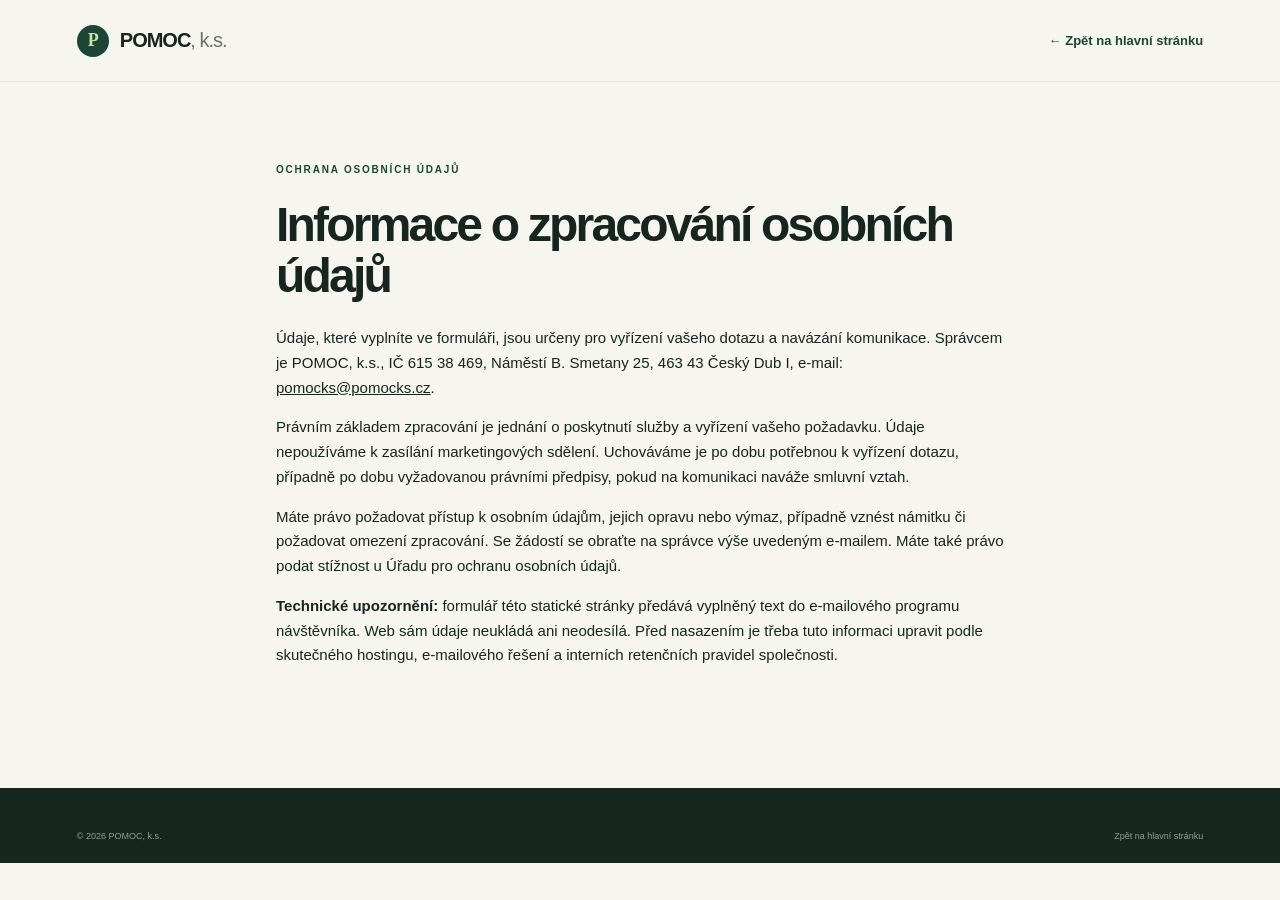
==== commit 5993b02e: "Preserve spacing in formatted pages" ====
--- a/privacy.html
+++ b/privacy.html
@@ -20,7 +20,7 @@
         Informace o zpracování osobních údajů
       </h1>
       <p>
-        Údaje, které vyplníte ve formuláři, jsou určeny pro vyřízení vašeho dotazu a navázání komunikace. Správcem je POMOC, k.s., IČ 615 38 469, Náměstí B. Smetany 25, 463 43 Český Dub I, e-mail:<a href="mailto:pomocks@pomocks.cz">pomocks@pomocks.cz</a>.
+        Údaje, které vyplníte ve formuláři, jsou určeny pro vyřízení vašeho dotazu a navázání komunikace. Správcem je POMOC, k.s., IČ 615 38 469, Náměstí B. Smetany 25, 463 43 Český Dub I, e-mail: <a href="mailto:pomocks@pomocks.cz">pomocks@pomocks.cz</a>.
       </p>
       <p>
         Právním základem zpracování je jednání o poskytnutí služby a vyřízení vašeho požadavku. Údaje nepoužíváme k zasílání marketingových sdělení. Uchováváme je po dobu potřebnou k vyřízení dotazu, případně po dobu vyžadovanou právními předpisy, pokud na komunikaci naváže smluvní vztah.
@@ -29,12 +29,12 @@
         Máte právo požadovat přístup k osobním údajům, jejich opravu nebo výmaz, případně vznést námitku či požadovat omezení zpracování. Se žádostí se obraťte na správce výše uvedeným e-mailem. Máte také právo podat stížnost u Úřadu pro ochranu osobních údajů.
       </p>
       <p>
-        <strong>Technické upozornění:</strong>formulář této statické stránky předává vyplněný text do e-mailového programu návštěvníka. Web sám údaje neukládá ani neodesílá. Před nasazením je třeba tuto informaci upravit podle skutečného hostingu, e-mailového řešení a interních retenčních pravidel společnosti.
+        <strong>Technické upozornění:</strong> formulář této statické stránky předává vyplněný text do e-mailového programu návštěvníka. Web sám údaje neukládá ani neodesílá. Před nasazením je třeba tuto informaci upravit podle skutečného hostingu, e-mailového řešení a interních retenčních pravidel společnosti.
       </p>
     </main>
     <footer>
       <div class="footer-bottom">
-        <span>©<span id="year"></span> POMOC, k.s.</span><a href="index.html">Zpět na hlavní stránku</a>
+        <span>© <span id="year"></span> POMOC, k.s.</span><a href="index.html">Zpět na hlavní stránku</a>
       </div>
     </footer>
     <script>
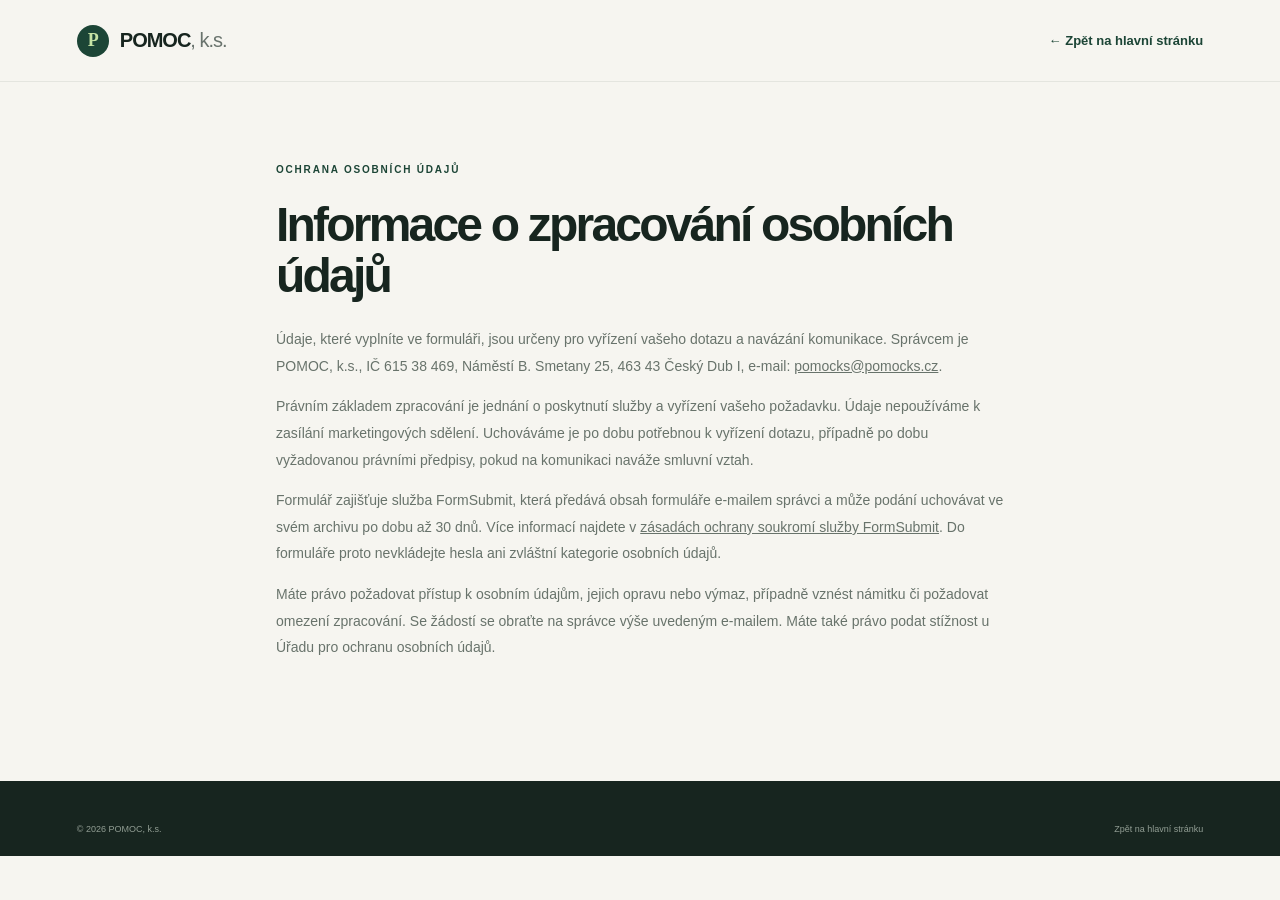
==== commit 08eef409: "Improve services hover and contact form" ====
--- a/privacy.html
+++ b/privacy.html
@@ -26,10 +26,10 @@
         Právním základem zpracování je jednání o poskytnutí služby a vyřízení vašeho požadavku. Údaje nepoužíváme k zasílání marketingových sdělení. Uchováváme je po dobu potřebnou k vyřízení dotazu, případně po dobu vyžadovanou právními předpisy, pokud na komunikaci naváže smluvní vztah.
       </p>
       <p>
-        Máte právo požadovat přístup k osobním údajům, jejich opravu nebo výmaz, případně vznést námitku či požadovat omezení zpracování. Se žádostí se obraťte na správce výše uvedeným e-mailem. Máte také právo podat stížnost u Úřadu pro ochranu osobních údajů.
+        Formulář zajišťuje služba FormSubmit, která předává obsah formuláře e-mailem správci a může podání uchovávat ve svém archivu po dobu až 30 dnů. Více informací najdete v <a href="https://formsubmit.co/privacy" target="_blank" rel="noopener">zásadách ochrany soukromí služby FormSubmit</a>. Do formuláře proto nevkládejte hesla ani zvláštní kategorie osobních údajů.
       </p>
       <p>
-        <strong>Technické upozornění:</strong> formulář této statické stránky předává vyplněný text do e-mailového programu návštěvníka. Web sám údaje neukládá ani neodesílá. Před nasazením je třeba tuto informaci upravit podle skutečného hostingu, e-mailového řešení a interních retenčních pravidel společnosti.
+        Máte právo požadovat přístup k osobním údajům, jejich opravu nebo výmaz, případně vznést námitku či požadovat omezení zpracování. Se žádostí se obraťte na správce výše uvedeným e-mailem. Máte také právo podat stížnost u Úřadu pro ochranu osobních údajů.
       </p>
     </main>
     <footer>
--- a/styles.css
+++ b/styles.css
@@ -69,8 +69,7 @@
   font-size: 13px;
   font-weight: 600;
 }
-nav a: not(.nav-cta) {
-  ;
+nav a:not(.nav-cta) {
   color: #59635e;
 }
 .nav-cta {
@@ -252,8 +251,7 @@
   background: #a7c58e;
   border-radius: 2px 2px 0 0;
 }
-.chart i: nth-child(2n) {
-  ;
+.chart i:nth-child(2n) {
   background: #d2e3c2;
 }
 .chart-labels {
@@ -365,6 +363,25 @@
   min-height: 325px;
   display: flex;
   flex-direction: column;
+  transition: background-color .2s ease, color .2s ease, border-color .2s ease, transform .2s ease, box-shadow .2s ease;
+}
+.service-card:hover {
+  background: #edf2e8;
+  border-color: #c9d8bf;
+  color: var(--ink);
+  transform: translateY(-4px);
+  box-shadow: 0 14px 30px #1a352514;
+}
+.service-card:hover .service-icon {
+  background: #dce8d2;
+  color: var(--green);
+}
+.service-card:hover p,
+.service-card:hover li {
+  color: #56645a;
+}
+.service-card:hover ul {
+  border-color: #d4dfce;
 }
 .service-icon {
   width: 35px;
@@ -407,8 +424,7 @@
   padding-left: 12px;
   position: relative;
 }
-.service-card li: before {
-  ;
+.service-card li:before {
   content: '·';
   position: absolute;
   left: 0;
@@ -421,6 +437,22 @@
   color: white;
   border-color: var(--green);
 }
+.service-card-dark:hover {
+  background: #285743;
+  color: white;
+  border-color: #285743;
+}
+.service-card-dark:hover .service-icon {
+  background: #3d6a54;
+  color: var(--lime);
+}
+.service-card-dark:hover p,
+.service-card-dark:hover li {
+  color: #e0e9e1;
+}
+.service-card-dark:hover ul {
+  border-color: #527762;
+}
 .service-card-dark .service-icon {
   background: #355d4b;
   color: var(--lime);
@@ -457,8 +489,7 @@
   display: grid;
   place-items: center;
 }
-.about-visual: before, .about-visual:after {
-  ;
+.about-visual:before, .about-visual:after {
   content: '';
   position: absolute;
   border: 1px solid #ffffff20;
@@ -466,8 +497,7 @@
   width: 370px;
   height: 370px;
 }
-.about-visual: after {
-  ;
+.about-visual:after {
   width: 260px;
   height: 260px;
 }
@@ -517,8 +547,7 @@
 .about-copy h2 {
   margin-bottom: 23px;
 }
-.about-copy>p: not(.eyebrow) {
-  ;
+.about-copy>p:not(.eyebrow) {
   font-size: 13px;
   color: #626d66;
   line-height: 1.9;
@@ -565,8 +594,7 @@
   padding-top: 103px;
   padding-bottom: 105px;
 }
-.contact-intro>p: not(.eyebrow) {
-  ;
+.contact-intro>p:not(.eyebrow) {
   max-width: 350px;
   color: #727c74;
   font-size: 13px;
@@ -636,13 +664,15 @@
   color: #45534a;
   margin-bottom: 14px;
 }
+.contact-form .form-row label {
+  min-width: 0;
+}
 .form-row {
   display: grid;
   grid-template-columns: 1fr 1fr;
   gap: 13px;
 }
-.contact-form input: not([type=checkbox]), .contact-form select, .contact-form textarea {
-  ;
+.contact-form input:not([type=checkbox]), .contact-form select, .contact-form textarea {
   display: block;
   width: 100%;
   margin-top: 6px;
@@ -654,6 +684,22 @@
   color: var(--ink);
   outline-color: #92b278;
 }
+.contact-form input,
+.contact-form select,
+.contact-form textarea {
+  min-width: 0;
+}
+.form-trap {
+  position: absolute;
+  width: 1px;
+  height: 1px;
+  padding: 0;
+  margin: -1px;
+  overflow: hidden;
+  clip: rect(0, 0, 0, 0);
+  white-space: nowrap;
+  border: 0;
+}
 .contact-form textarea {
   resize: vertical;
 }
@@ -677,6 +723,10 @@
   width: 100%;
   text-align: left;
 }
+.form-submit:disabled {
+  cursor: wait;
+  opacity: .7;
+}
 .form-submit span {
   float: right;
 }
@@ -707,13 +757,11 @@
 .footer-brand .brand-suffix {
   color: #bdc9be;
 }
-.footer-inner>span, .footer-inner>a: last-child {
-  ;
+.footer-inner>span, .footer-inner>a:last-child {
   font-size: 10px;
   color: #c2ccc3;
 }
-.footer-inner>a: last-child span {
-  ;
+.footer-inner>a:last-child span {
   color: var(--lime);
   margin-left: 8px;
 }
@@ -724,8 +772,7 @@
   color: #929e94;
   font-size: 9px;
 }
-.footer-bottom a: hover {
-  ;
+.footer-bottom a:hover {
   text-decoration: underline;
 }
 .privacy-page {
@@ -736,8 +783,7 @@
 .privacy-page h1 {
   font-size: 48px;
 }
-.privacy-page p: not(.eyebrow) {
-  ;
+.privacy-page p:not(.eyebrow) {
   color: #68736b;
   font-size: 14px;
   line-height: 1.9;
@@ -754,7 +800,6 @@
   padding: 3px 6px;
 }
 @media(max-width: 850px) {
-  ;
   .topbar {
     padding: 0 25px;
   }
@@ -786,7 +831,6 @@
   }
 }
 @media(max-width: 620px) {
-  ;
   .topbar {
     height: 69px;
   }
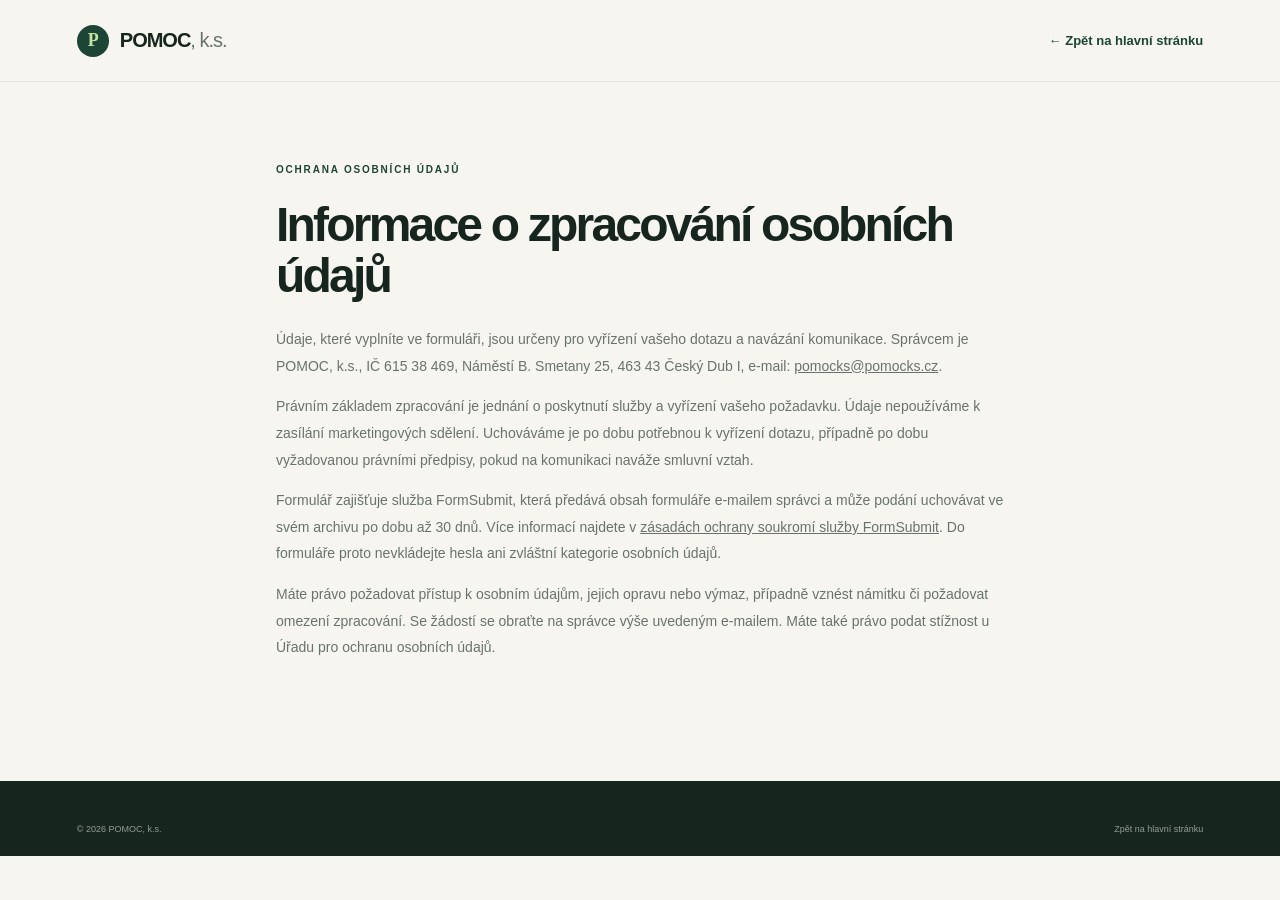
==== commit 3ae350de: "Replace hero video with optimized photo and refine themes" ====
--- a/privacy.html
+++ b/privacy.html
@@ -3,17 +3,29 @@
   <head>
     <meta charset="utf-8">
     <meta name="viewport" content="width=device-width,initial-scale=1">
+    <meta name="theme-color" content="#f6f5f0">
+    <link rel="icon" href="src/images/favicon.svg" type="image/svg+xml">
+    <script>
+      (() => {
+        const SAVED_THEME = localStorage.getItem('pomoc-theme');
+        const PREFERRED_THEME = window.matchMedia('(prefers-color-scheme: dark)').matches
+          ? 'dark'
+          : 'light';
+        document.documentElement.dataset.theme = SAVED_THEME || PREFERRED_THEME;
+      })();
+    </script>
     <title>
       Ochrana osobních údajů — POMOC, k.s.
     </title>
+    <link rel="stylesheet" href="modernnormalize.css">
     <link rel="stylesheet" href="styles.css">
   </head>
   <body>
-    <header class="topbar">
-      <a class="brand" href="index.html"><span class="brand-mark">P</span><span>POMOC<span class="brand-suffix">, k.s.</span></span></a><a class="text-link" href="index.html">← Zpět na hlavní stránku</a>
+    <header class="Topbar">
+      <a class="Brand" href="index.html"><span class="BrandMark">P</span><span>POMOC<span class="BrandSuffix">, k.s.</span></span></a><a class="TextLink" href="index.html">← Zpět na hlavní stránku</a>
     </header>
-    <main class="privacy-page">
-      <p class="eyebrow">
+    <main class="PrivacyPage">
+      <p class="Eyebrow">
         Ochrana osobních údajů
       </p>
       <h1>
@@ -33,12 +45,12 @@
       </p>
     </main>
     <footer>
-      <div class="footer-bottom">
+      <div class="FooterBottom">
         <span>© <span id="year"></span> POMOC, k.s.</span><a href="index.html">Zpět na hlavní stránku</a>
       </div>
     </footer>
     <script>
-      document.getElementById('year').textContent=new Date().getFullYear()
+      document.getElementById('year').textContent = new Date().getFullYear();
     </script>
   </body>
 </html>
--- a/modernnormalize.css
+++ b/modernnormalize.css
@@ -0,0 +1,105 @@
+/*! modern-normalize v3.0.1 | MIT License | https://github.com/sindresorhus/modern-normalize */
+*,
+::before,
+::after {
+  box-sizing: border-box;
+}
+
+html {
+  font-family: system-ui, 'Segoe UI', Roboto, Helvetica, Arial, sans-serif,
+    'Apple Color Emoji', 'Segoe UI Emoji';
+  line-height: 1.15;
+  -webkit-text-size-adjust: 100%;
+  tab-size: 4;
+}
+
+body {
+  margin: 0;
+}
+
+b,
+strong {
+  font-weight: bolder;
+}
+
+code,
+kbd,
+samp,
+pre {
+  font-family: ui-monospace, SFMono-Regular, Consolas, 'Liberation Mono', Menlo,
+    monospace;
+  font-size: 1em;
+}
+
+small {
+  font-size: 80%;
+}
+
+sub,
+sup {
+  font-size: 75%;
+  line-height: 0;
+  position: relative;
+  vertical-align: baseline;
+}
+
+sub {
+  bottom: -0.25em;
+}
+
+sup {
+  top: -0.5em;
+}
+
+table {
+  border-color: currentcolor;
+}
+
+button,
+input,
+optgroup,
+select,
+textarea {
+  font-family: inherit;
+  font-size: 100%;
+  line-height: 1.15;
+  margin: 0;
+}
+
+button,
+[type='button'],
+[type='reset'],
+[type='submit'] {
+  -webkit-appearance: button;
+}
+
+legend {
+  padding: 0;
+}
+
+progress {
+  vertical-align: baseline;
+}
+
+::-webkit-inner-spin-button,
+::-webkit-outer-spin-button {
+  height: auto;
+}
+
+[type='search'] {
+  -webkit-appearance: textfield;
+  outline-offset: -2px;
+}
+
+::-webkit-search-decoration {
+  -webkit-appearance: none;
+}
+
+::-webkit-file-upload-button {
+  -webkit-appearance: button;
+  font: inherit;
+}
+
+summary {
+  display: list-item;
+}
--- a/styles.css
+++ b/styles.css
@@ -6,12 +6,48 @@
   --green: #1c4536;
   --lime: #c6e3a4;
   --line: #dedfd8;
-  --serif: Georgia, 'Times New Roman', serif;
-  --sans: 'DM Sans', Arial, sans-serif;
-  --display: 'Manrope', Arial, sans-serif;
+  --band: #e9ece4;
+  --cardHover: #edf2e8;
+  --field: #fcfcfa;
+  --link: #1c4536;
+  --serif: 'Site Serif', Georgia, 'Times New Roman', serif;
+  --sans: 'Site Sans', Arial, sans-serif;
+  --display: 'Site Display', Arial, sans-serif;
+}
+:root[data-theme='dark'] {
+  color-scheme: dark;
+  --paper: #28322c;
+  --white: #333e36;
+  --ink: #f0f3ef;
+  --muted: #c1ccc3;
+  --green: #456d52;
+  --lime: #d0e8ae;
+  --line: #4a574e;
+  --band: #333e36;
+  --cardHover: #3d4941;
+  --field: #303a33;
+  --link: #d0e8ae;
+}
+:root[data-theme='light'] {
+  color-scheme: light;
 }
 * {
   box-sizing: border-box;
+}
+@font-face {
+  font-family: 'Site Sans';
+  src: local('Arial');
+  font-display: swap;
+}
+@font-face {
+  font-family: 'Site Display';
+  src: local('Arial');
+  font-display: swap;
+}
+@font-face {
+  font-family: 'Site Serif';
+  src: local('Georgia');
+  font-display: swap;
 }
 html {
   scroll-behavior: smooth;
@@ -29,7 +65,15 @@
   color: inherit;
   text-decoration: none;
 }
-.topbar {
+a:focus-visible,
+button:focus-visible,
+input:focus-visible,
+select:focus-visible,
+textarea:focus-visible {
+  outline: 3px solid #89a873;
+  outline-offset: 3px;
+}
+.Topbar {
   height: 82px;
   padding: 0 max(calc((100vw - 1200px)/2),6vw);
   display: flex;
@@ -41,14 +85,63 @@
   top: 0;
   z-index: 5;
 }
-.brand {
+.TopbarActions {
+  display: flex;
+  align-items: center;
+  gap: 14px;
+}
+.ThemeToggle {
+  width: 40px;
+  height: 40px;
+  position: relative;
+  display: grid;
+  place-items: center;
+  overflow: hidden;
+  border: 1px solid var(--line);
+  border-radius: 50%;
+  background: var(--white);
+  color: var(--ink);
+  cursor: pointer;
+  transition: background-color .25s ease, border-color .25s ease, transform .25s ease;
+}
+:root[data-theme='dark'] .Topbar {
+  border-bottom-color: #ffffff18;
+}
+.ThemeToggle:hover {
+  transform: rotate(-12deg);
+  border-color: #9ab28d;
+}
+.ThemeIcon {
+  position: absolute;
+  font: 24px/1 var(--sans);
+  transition: transform .4s cubic-bezier(.2,.8,.2,1), opacity .25s ease;
+}
+.ThemeIconSun {
+  color: #b78126;
+  transform: translateY(0) rotate(0);
+  opacity: 1;
+}
+.ThemeIconMoon {
+  color: #c5d6f4;
+  transform: translateY(24px) rotate(-45deg);
+  opacity: 0;
+}
+:root[data-theme='dark'] .ThemeIconSun {
+  transform: translateY(-24px) rotate(45deg);
+  opacity: 0;
+}
+:root[data-theme='dark'] .ThemeIconMoon {
+  transform: translateY(0) rotate(0);
+  opacity: 1;
+}
+.Brand {
   display: flex;
   align-items: center;
   gap: 11px;
   font: 800 20px var(--display);
   letter-spacing: -1px;
 }
-.brand-mark {
+.BrandMark {
   display: grid;
   place-items: center;
   width: 32px;
@@ -58,7 +151,7 @@
   border-radius: 50%;
   font: 700 18px var(--serif);
 }
-.brand-suffix {
+.BrandSuffix {
   font-weight: 500;
   color: var(--muted);
 }
@@ -69,41 +162,104 @@
   font-size: 13px;
   font-weight: 600;
 }
-nav a:not(.nav-cta) {
-  color: #59635e;
-}
-.nav-cta {
+nav a:not(.NavCta) {
+  color: var(--muted);
+}
+.NavCta {
   background: var(--green);
   color: white;
   padding: 12px 17px;
   border-radius: 3px;
 }
-.nav-cta span, .button span {
+.NavCta span, .Button span {
   padding-left: 13px;
   color: var(--lime);
 }
-.menu-toggle {
+.MenuToggle {
   display: none;
   background: none;
   border: 0;
   font-size: 23px;
   color: var(--ink);
 }
-.section-wrap {
+:root[data-theme='dark'] nav a:not(.NavCta) {
+  color: var(--muted);
+}
+.SectionWrap {
   max-width: 1200px;
   margin: auto;
   padding-left: 30px;
   padding-right: 30px;
 }
-.hero {
+.Hero {
   min-height: 605px;
   display: grid;
   grid-template-columns: 1fr 1fr;
   align-items: center;
   padding-top: 55px;
   padding-bottom: 65px;
-}
-.eyebrow {
+  position: relative;
+  isolation: isolate;
+  color: #fff;
+}
+.HeroBackground {
+  display: block;
+  position: absolute;
+  z-index: -1;
+  top: 0;
+  bottom: 0;
+  left: 50%;
+  width: 100vw;
+  transform: translateX(-50%);
+  overflow: hidden;
+  background: #182d25;
+}
+.HeroBackground picture,
+.HeroImage {
+  display: block;
+  width: 100%;
+  height: 100%;
+}
+.HeroImage {
+  object-fit: cover;
+  object-position: center 52%;
+}
+.HeroBackground::after {
+  position: absolute;
+  inset: 0;
+  content: '';
+  background: linear-gradient(90deg, #10251dd9 0%, #142d24bd 48%, #142d2499 100%),
+    linear-gradient(0deg, #10251d55, transparent 55%);
+  pointer-events: none;
+}
+.Hero .Eyebrow {
+  color: var(--lime);
+}
+.Hero h1 em {
+  color: var(--lime);
+}
+.Hero .HeroLead {
+  color: #e4ebe5;
+}
+.Hero .TextLink {
+  color: var(--lime);
+}
+.Hero .HeroNote {
+  color: #e1e9e1;
+}
+.Hero .ButtonDark {
+  background: var(--lime);
+  color: var(--green);
+  transition: background-color .2s ease, transform .2s ease;
+}
+.Hero .ButtonDark:hover {
+  background: #d5ebb9;
+  transform: translateY(-2px);
+}
+.Hero .ButtonDark span {
+  color: var(--green);
+}
+.Eyebrow {
   margin: 0 0 20px;
   text-transform: uppercase;
   letter-spacing: 1.8px;
@@ -111,7 +267,7 @@
   font-weight: 700;
   color: var(--green);
 }
-.eyebrow-dot {
+.EyebrowDot {
   display: inline-block;
   width: 7px;
   height: 7px;
@@ -138,19 +294,19 @@
   font-weight: 400;
   color: #52755e;
 }
-.hero-lead {
+.HeroLead {
   max-width: 440px;
   color: #66716a;
   font-size: 16px;
   line-height: 1.8;
 }
-.hero-actions {
+.HeroActions {
   display: flex;
   align-items: center;
   gap: 28px;
   margin-top: 31px;
 }
-.button {
+.Button {
   display: inline-block;
   border: 0;
   cursor: pointer;
@@ -158,19 +314,19 @@
   font: 600 13px var(--sans);
   border-radius: 3px;
 }
-.button-dark {
+.ButtonDark {
   background: var(--green);
   color: white;
 }
-.text-link {
+.TextLink {
   font-size: 13px;
   font-weight: 700;
   color: var(--green);
 }
-.text-link span {
+.TextLink span {
   margin-left: 9px;
 }
-.hero-note {
+.HeroNote {
   display: flex;
   align-items: center;
   gap: 13px;
@@ -178,30 +334,30 @@
   font-size: 11px;
   color: #778079;
 }
-.note-line {
+.NoteLine {
   height: 1px;
   width: 35px;
   background: #93aa88;
 }
-.hero-art {
+.HeroArt {
   height: 420px;
   position: relative;
   display: grid;
   place-items: center;
 }
-.art-orbit {
+.ArtOrbit {
   position: absolute;
   border: 1px solid #dce2d5;
   border-radius: 50%;
   width: 390px;
   height: 390px;
 }
-.orbit-two {
+.OrbitTwo {
   width: 300px;
   height: 300px;
   border-color: #e6e8e1;
 }
-.art-card {
+.ArtCard {
   position: relative;
   background: #fff;
   width: 355px;
@@ -212,32 +368,32 @@
   border: 1px solid #e6e9e1;
   z-index: 1;
 }
-.art-card-top {
+.ArtCardTop {
   display: flex;
   justify-content: space-between;
   font-size: 9px;
   letter-spacing: 1.5px;
   color: #78837b;
 }
-.art-dot {
+.ArtDot {
   width: 8px;
   height: 8px;
   background: #9dbf7a;
   border-radius: 50%;
 }
-.art-amount {
+.ArtAmount {
   margin-top: 27px;
   font: 600 26px var(--display);
   letter-spacing: -.8px;
 }
-.art-amount span {
+.ArtAmount span {
   display: block;
   font: 12px var(--sans);
   letter-spacing: 0;
   color: #849087;
   margin-top: 4px;
 }
-.chart {
+.Chart {
   height: 92px;
   border-bottom: 1px solid #e4e7e0;
   display: flex;
@@ -245,23 +401,23 @@
   gap: 11px;
   margin-top: 17px;
 }
-.chart i {
+.Chart i {
   display: block;
   flex: 1;
   background: #a7c58e;
   border-radius: 2px 2px 0 0;
 }
-.chart i:nth-child(2n) {
+.Chart i:nth-child(2n) {
   background: #d2e3c2;
 }
-.chart-labels {
+.ChartLabels {
   display: flex;
   justify-content: space-between;
   font-size: 7px;
   color: #9aa49c;
   margin-top: 7px;
 }
-.art-seal {
+.ArtSeal {
   position: absolute;
   right: 7%;
   bottom: 48px;
@@ -279,35 +435,35 @@
   outline: 1px solid #45644d;
   transform: rotate(8deg);
 }
-.art-seal span {
+.ArtSeal span {
   font-size: 7px;
   letter-spacing: 1px;
 }
-.art-seal strong {
+.ArtSeal strong {
   font: 700 27px var(--serif);
   color: var(--lime);
   line-height: 1.2;
 }
-.art-spark {
+.ArtSpark {
   position: absolute;
   color: #89a873;
   font-size: 22px;
 }
-.spark-a {
+.SparkA {
   top: 26px;
   left: 21%;
 }
-.spark-b {
+.SparkB {
   bottom: 39px;
   left: 12%;
   font-size: 13px;
 }
-.trust-band {
-  background: #e9ece4;
-  border-top: 1px solid #e1e5dd;
-  border-bottom: 1px solid #e1e5dd;
-}
-.trust-inner {
+.TrustBand {
+  background: var(--band);
+  border-top: 1px solid var(--line);
+  border-bottom: 1px solid var(--line);
+}
+.TrustInner {
   max-width: 1200px;
   padding: 26px 30px;
   margin: auto;
@@ -315,75 +471,75 @@
   grid-template-columns: repeat(4,1fr);
   gap: 20px;
 }
-.trust-inner>div {
+.TrustInner>div {
   padding-left: 18px;
-  border-left: 1px solid #cdd5ca;
-}
-.trust-inner strong, .trust-inner span {
+  border-left: 1px solid var(--line);
+}
+.TrustInner strong, .TrustInner span {
   display: block;
 }
-.trust-inner strong {
+.TrustInner strong {
   font: 600 15px var(--display);
 }
-.trust-inner span {
+.TrustInner span {
   font-size: 10px;
-  color: #778079;
+  color: var(--muted);
   margin-top: 4px;
 }
-.services-section {
+.ServicesSection {
   padding-top: 108px;
   padding-bottom: 95px;
 }
-.section-heading {
+.SectionHeading {
   display: flex;
   justify-content: space-between;
   align-items: end;
   margin-bottom: 41px;
 }
-.section-heading h2, .about-copy h2, .contact-intro h2 {
+.SectionHeading h2, .AboutCopy h2, .ContactIntro h2 {
   font-size: clamp(39px,4vw,52px);
   margin-bottom: 0;
 }
-.section-intro {
+.SectionIntro {
   max-width: 390px;
   color: var(--muted);
   font-size: 13px;
   line-height: 1.8;
   margin: 0 0 3px;
 }
-.service-grid {
+.ServiceGrid {
   display: grid;
   grid-template-columns: repeat(4,1fr);
   gap: 13px;
 }
-.service-card {
-  background: #fff;
-  border: 1px solid #e9eae5;
+.ServiceCard {
+  background: var(--white);
+  border: 1px solid var(--line);
   padding: 24px 20px 21px;
   min-height: 325px;
   display: flex;
   flex-direction: column;
   transition: background-color .2s ease, color .2s ease, border-color .2s ease, transform .2s ease, box-shadow .2s ease;
 }
-.service-card:hover {
-  background: #edf2e8;
-  border-color: #c9d8bf;
+.ServiceCard:hover {
+  background: var(--cardHover);
+  border-color: #91a982;
   color: var(--ink);
   transform: translateY(-4px);
   box-shadow: 0 14px 30px #1a352514;
 }
-.service-card:hover .service-icon {
+.ServiceCard:hover .ServiceIcon {
   background: #dce8d2;
   color: var(--green);
 }
-.service-card:hover p,
-.service-card:hover li {
-  color: #56645a;
-}
-.service-card:hover ul {
+.ServiceCard:hover p,
+.ServiceCard:hover li {
+  color: var(--muted);
+}
+.ServiceCard:hover ul {
   border-color: #d4dfce;
 }
-.service-icon {
+.ServiceIcon {
   width: 35px;
   height: 35px;
   border-radius: 50%;
@@ -394,37 +550,37 @@
   font-size: 17px;
   margin-bottom: 22px;
 }
-.service-number {
+.ServiceNumber {
   font-size: 8px;
   letter-spacing: 1.2px;
   font-weight: 700;
   color: #839087;
 }
-.service-card h3 {
+.ServiceCard h3 {
   font: 600 19px/1.25 var(--display);
   letter-spacing: -.5px;
   margin: 10px 0;
 }
-.service-card p {
+.ServiceCard p {
   font-size: 11px;
   line-height: 1.75;
   color: #737d76;
   margin-bottom: 12px;
 }
-.service-card ul {
+.ServiceCard ul {
   padding: 12px 0 0;
   margin: auto 0 0;
   border-top: 1px solid #edf0ea;
   list-style: none;
 }
-.service-card li {
+.ServiceCard li {
   font-size: 10px;
   color: #68736b;
   margin: 5px 0;
   padding-left: 12px;
   position: relative;
 }
-.service-card li:before {
+.ServiceCard li:before {
   content: '·';
   position: absolute;
   left: 0;
@@ -432,56 +588,22 @@
   font-size: 17px;
   line-height: 13px;
 }
-.service-card-dark {
-  background: var(--green);
-  color: white;
-  border-color: var(--green);
-}
-.service-card-dark:hover {
-  background: #285743;
-  color: white;
-  border-color: #285743;
-}
-.service-card-dark:hover .service-icon {
-  background: #3d6a54;
-  color: var(--lime);
-}
-.service-card-dark:hover p,
-.service-card-dark:hover li {
-  color: #e0e9e1;
-}
-.service-card-dark:hover ul {
-  border-color: #527762;
-}
-.service-card-dark .service-icon {
-  background: #355d4b;
-  color: var(--lime);
-}
-.service-card-dark .service-number {
-  color: #bad0bc;
-}
-.service-card-dark p, .service-card-dark li {
-  color: #d1ded4;
-}
-.service-card-dark ul {
-  border-color: #436554;
-}
-.services-footnote {
+.ServicesFootnote {
   font-size: 10px;
   color: #88918b;
   margin: 15px 0 0;
 }
-.about-section {
-  background: #e9ece4;
+.AboutSection {
+  background: var(--band);
   padding: 86px 0;
 }
-.about-layout {
+.AboutLayout {
   display: grid;
   grid-template-columns: 1fr 1fr;
   align-items: center;
   gap: 9%;
 }
-.about-visual {
+.AboutVisual {
   min-height: 410px;
   background: var(--green);
   position: relative;
@@ -489,7 +611,7 @@
   display: grid;
   place-items: center;
 }
-.about-visual:before, .about-visual:after {
+.AboutVisual:before, .AboutVisual:after {
   content: '';
   position: absolute;
   border: 1px solid #ffffff20;
@@ -497,21 +619,21 @@
   width: 370px;
   height: 370px;
 }
-.about-visual:after {
+.AboutVisual:after {
   width: 260px;
   height: 260px;
 }
-.about-monogram {
+.AboutMonogram {
   position: relative;
   z-index: 1;
   color: #e5eddf;
   font: italic 220px/1 var(--serif);
   letter-spacing: -30px;
 }
-.about-monogram span {
+.AboutMonogram span {
   color: var(--lime);
 }
-.about-caption {
+.AboutCaption {
   position: absolute;
   left: 29px;
   bottom: 27px;
@@ -523,12 +645,12 @@
   line-height: 1.5;
   letter-spacing: 1px;
 }
-.caption-line {
+.CaptionLine {
   width: 26px;
   height: 1px;
   background: var(--lime);
 }
-.about-stamp {
+.AboutStamp {
   position: absolute;
   right: 24px;
   top: 24px;
@@ -544,27 +666,27 @@
   letter-spacing: 1px;
   transform: rotate(8deg);
 }
-.about-copy h2 {
+.AboutCopy h2 {
   margin-bottom: 23px;
 }
-.about-copy>p:not(.eyebrow) {
+.AboutCopy>p:not(.Eyebrow) {
   font-size: 13px;
-  color: #626d66;
+  color: var(--muted);
   line-height: 1.9;
 }
-.credentials {
-  border-top: 1px solid #d0d7cc;
+.Credentials {
+  border-top: 1px solid var(--line);
   margin: 26px 0 23px;
   padding-top: 17px;
   display: grid;
   grid-template-columns: 1fr 1fr;
   gap: 14px;
 }
-.credentials>div {
+.Credentials>div {
   display: flex;
   gap: 10px;
 }
-.credential-symbol {
+.CredentialSymbol {
   display: grid;
   place-items: center;
   width: 21px;
@@ -575,65 +697,65 @@
   font-size: 11px;
   flex: none;
 }
-.credentials strong, .credentials small {
+.Credentials strong, .Credentials small {
   display: block;
 }
-.credentials strong {
+.Credentials strong {
   font-size: 11px;
 }
-.credentials small {
+.Credentials small {
   font-size: 9px;
-  color: #778079;
+  color: var(--muted);
   line-height: 1.5;
   margin-top: 3px;
 }
-.contact-section {
+.ContactSection {
   display: grid;
   grid-template-columns: 1fr 1fr;
   gap: 11%;
   padding-top: 103px;
   padding-bottom: 105px;
 }
-.contact-intro>p:not(.eyebrow) {
+.ContactIntro>p:not(.Eyebrow) {
   max-width: 350px;
-  color: #727c74;
+  color: var(--muted);
   font-size: 13px;
   line-height: 1.8;
   margin-top: 20px;
 }
-.contact-details {
+.ContactDetails {
   margin-top: 30px;
   display: grid;
   gap: 18px;
 }
-.contact-details>a, .contact-details>div {
+.ContactDetails>a, .ContactDetails>div {
   display: flex;
   align-items: center;
   gap: 13px;
 }
-.detail-icon {
+.DetailIcon {
   width: 34px;
   height: 34px;
-  border: 1px solid #dfe3db;
+  border: 1px solid var(--line);
   border-radius: 50%;
   display: grid;
   place-items: center;
   color: var(--green);
 }
-.contact-details small, .contact-details strong {
+.ContactDetails small, .ContactDetails strong {
   display: block;
 }
-.contact-details small {
+.ContactDetails small {
   font-size: 8px;
   letter-spacing: 1.2px;
   color: #849087;
 }
-.contact-details strong {
+.ContactDetails strong {
   font-size: 12px;
   font-weight: 600;
   line-height: 1.6;
 }
-.company-data {
+.CompanyData {
   display: flex;
   gap: 20px;
   margin-top: 27px;
@@ -642,54 +764,54 @@
   font-size: 10px;
   color: #79837c;
 }
-.contact-form {
-  background: #fff;
+.ContactForm {
+  background: var(--white);
   padding: 34px;
-  border: 1px solid #e9eae5;
+  border: 1px solid var(--line);
   box-shadow: 0 15px 45px #1a35250a;
 }
-.contact-form h3 {
+.ContactForm h3 {
   font: 600 23px var(--display);
   margin-bottom: 4px;
 }
-.contact-form>p {
+.ContactForm>p {
   font-size: 11px;
   color: #818a83;
   margin-bottom: 20px;
 }
-.contact-form label {
+.ContactForm label {
   display: block;
   font-size: 10px;
   font-weight: 600;
-  color: #45534a;
+  color: var(--ink);
   margin-bottom: 14px;
 }
-.contact-form .form-row label {
+.ContactForm .FormRow label {
   min-width: 0;
 }
-.form-row {
+.FormRow {
   display: grid;
   grid-template-columns: 1fr 1fr;
   gap: 13px;
 }
-.contact-form input:not([type=checkbox]), .contact-form select, .contact-form textarea {
+.ContactForm input:not([type=checkbox]), .ContactForm select, .ContactForm textarea {
   display: block;
   width: 100%;
   margin-top: 6px;
   padding: 11px 12px;
-  border: 1px solid #e3e7e0;
+  border: 1px solid var(--line);
   border-radius: 2px;
-  background: #fcfcfa;
+  background: var(--field);
   font: 12px var(--sans);
   color: var(--ink);
   outline-color: #92b278;
 }
-.contact-form input,
-.contact-form select,
-.contact-form textarea {
+.ContactForm input,
+.ContactForm select,
+.ContactForm textarea {
   min-width: 0;
 }
-.form-trap {
+.FormTrap {
   position: absolute;
   width: 1px;
   height: 1px;
@@ -700,10 +822,10 @@
   white-space: nowrap;
   border: 0;
 }
-.contact-form textarea {
+.ContactForm textarea {
   resize: vertical;
 }
-.privacy-check {
+.PrivacyCheck {
   display: flex!important;
   align-items: start;
   gap: 8px;
@@ -711,26 +833,26 @@
   color: #737e76!important;
   font-weight: 400!important;
 }
-.privacy-check input {
+.PrivacyCheck input {
   margin: 2px 0 0;
   accent-color: var(--green);
 }
-.privacy-check a {
+.PrivacyCheck a {
   text-decoration: underline;
-  color: var(--green);
-}
-.form-submit {
+  color: var(--link);
+}
+.FormSubmit {
   width: 100%;
   text-align: left;
 }
-.form-submit:disabled {
+.FormSubmit:disabled {
   cursor: wait;
   opacity: .7;
 }
-.form-submit span {
+.FormSubmit span {
   float: right;
 }
-.form-note {
+.FormNote {
   font-size: 9px!important;
   margin: 11px 0 0!important;
   color: #88928b!important;
@@ -740,101 +862,146 @@
   color: #e7ede6;
   padding: 25px max(calc((100vw - 1200px)/2),6vw) 19px;
 }
-.footer-inner {
+.FooterInner {
   display: flex;
   align-items: center;
   justify-content: space-between;
   border-bottom: 1px solid #ffffff20;
   padding-bottom: 22px;
 }
-.footer-brand {
+.FooterBrand {
   font-size: 17px;
 }
-.footer-brand .brand-mark {
+.FooterBrand .BrandMark {
   background: #d6e4cc;
   color: var(--green);
 }
-.footer-brand .brand-suffix {
+.FooterBrand .BrandSuffix {
   color: #bdc9be;
 }
-.footer-inner>span, .footer-inner>a:last-child {
+.FooterInner>span, .FooterInner>a:last-child {
   font-size: 10px;
   color: #c2ccc3;
 }
-.footer-inner>a:last-child span {
+.FooterInner>a:last-child span {
   color: var(--lime);
   margin-left: 8px;
 }
-.footer-bottom {
+.FooterBottom {
   display: flex;
   justify-content: space-between;
   padding-top: 16px;
   color: #929e94;
   font-size: 9px;
 }
-.footer-bottom a:hover {
+.FooterBottom a:hover {
   text-decoration: underline;
 }
-.privacy-page {
+.PrivacyPage {
   max-width: 780px;
   margin: 80px auto 120px;
   padding: 0 26px;
 }
-.privacy-page h1 {
+.PrivacyPage h1 {
   font-size: 48px;
 }
-.privacy-page p:not(.eyebrow) {
-  color: #68736b;
+.PrivacyPage p:not(.Eyebrow) {
+  color: var(--muted);
   font-size: 14px;
   line-height: 1.9;
 }
-.privacy-page a {
+.PrivacyPage a {
   text-decoration: underline;
 }
-.load-error {
+.LoadError {
   padding: 100px 10%;
   text-align: center;
 }
-.load-error code {
+.LoadError code {
   background: #e8e9e4;
   padding: 3px 6px;
 }
+:root[data-theme='dark'] .ServiceCard p,
+:root[data-theme='dark'] .ServiceCard li,
+:root[data-theme='dark'] .AboutCopy>p:not(.Eyebrow),
+:root[data-theme='dark'] .ContactIntro>p:not(.Eyebrow),
+:root[data-theme='dark'] .ContactForm>p,
+:root[data-theme='dark'] .PrivacyPage p:not(.Eyebrow) {
+  color: var(--muted);
+}
+:root[data-theme='dark'] .ServiceCard ul,
+:root[data-theme='dark'] .Credentials,
+:root[data-theme='dark'] .CompanyData {
+  border-color: var(--line);
+}
+:root[data-theme='dark'] .ServiceCard .ServiceIcon,
+:root[data-theme='dark'] .CredentialSymbol {
+  background: #2a3b30;
+  color: var(--lime);
+}
+:root[data-theme='dark'] .ServiceCard .ServiceNumber,
+:root[data-theme='dark'] .Credentials small,
+:root[data-theme='dark'] .CompanyData,
+:root[data-theme='dark'] .ContactDetails small {
+  color: #aab6ac;
+}
+:root[data-theme='dark'] .ContactForm label {
+  color: var(--ink);
+}
+:root[data-theme='dark'] .PrivacyCheck,
+:root[data-theme='dark'] .PrivacyCheck a {
+  color: var(--muted) !important;
+}
+:root[data-theme='dark'] .LoadError code {
+  background: #26342b;
+}
+@media (prefers-reduced-motion: reduce) {
+  .ThemeIcon,
+  .ThemeToggle {
+    transition: none;
+  }
+}
+@media(max-width: 1200px) {
+  .ServiceGrid {
+    grid-template-columns: repeat(2,1fr);
+  }
+}
 @media(max-width: 850px) {
-  .topbar {
+  .Topbar {
     padding: 0 25px;
   }
-  .hero {
+  .Hero {
     min-height: auto;
     grid-template-columns: 1fr;
     padding-top: 65px;
   }
-  .hero-art {
+  .HeroArt {
     height: 360px;
     margin-top: 5px;
   }
-  .trust-inner {
+  .TrustInner {
     grid-template-columns: repeat(2,1fr);
     row-gap: 23px;
   }
-  .service-grid {
+  .ServiceGrid {
     grid-template-columns: repeat(2,1fr);
   }
-  .about-layout {
+  .AboutLayout {
     gap: 6%;
   }
-  .contact-section {
+  .ContactSection {
     gap: 6%;
   }
-  .section-wrap {
+  .SectionWrap {
     padding-left: 25px;
     padding-right: 25px;
   }
 }
 @media(max-width: 620px) {
-  .topbar {
+  .Topbar {
     height: 69px;
   }
-  .menu-toggle {
+  .MenuToggle {
     display: block;
   }
   nav {
@@ -850,137 +1017,137 @@
     gap: 14px;
     border-bottom: 1px solid var(--line);
   }
-  nav.nav-open {
+  nav.NavOpen {
     display: flex;
   }
-  .nav-cta {
+  .NavCta {
     text-align: center;
   }
-  .hero {
+  .Hero {
     padding-top: 49px;
     padding-bottom: 47px;
   }
-  .hero h1 {
+  .Hero h1 {
     font-size: 53px;
   }
-  .hero-lead {
+  .HeroLead {
     font-size: 14px;
   }
-  .hero-actions {
+  .HeroActions {
     gap: 17px;
     align-items: flex-start;
     flex-direction: column;
   }
-  .hero-note {
+  .HeroNote {
     margin-top: 33px;
   }
-  .hero-art {
+  .HeroArt {
     height: 300px;
   }
-  .art-orbit {
+  .ArtOrbit {
     width: 285px;
     height: 285px;
   }
-  .orbit-two {
+  .OrbitTwo {
     width: 225px;
     height: 225px;
   }
-  .art-card {
+  .ArtCard {
     width: 290px;
     padding: 20px;
     min-height: 230px;
   }
-  .art-amount {
+  .ArtAmount {
     font-size: 22px;
     margin-top: 20px;
   }
-  .chart {
+  .Chart {
     height: 78px;
     gap: 8px;
   }
-  .art-seal {
+  .ArtSeal {
     width: 85px;
     height: 85px;
     right: 4%;
     bottom: 23px;
   }
-  .art-seal strong {
+  .ArtSeal strong {
     font-size: 23px;
   }
-  .trust-inner {
+  .TrustInner {
     padding: 22px 24px;
     gap: 18px 10px;
   }
-  .trust-inner>div {
+  .TrustInner>div {
     padding-left: 11px;
   }
-  .trust-inner strong {
+  .TrustInner strong {
     font-size: 12px;
   }
-  .trust-inner span {
+  .TrustInner span {
     font-size: 9px;
   }
-  .services-section {
+  .ServicesSection {
     padding-top: 69px;
     padding-bottom: 65px;
   }
-  .section-heading {
+  .SectionHeading {
     display: block;
   }
-  .section-heading h2, .about-copy h2, .contact-intro h2 {
+  .SectionHeading h2, .AboutCopy h2, .ContactIntro h2 {
     font-size: 42px;
   }
-  .section-intro {
+  .SectionIntro {
     margin-top: 17px;
   }
-  .service-grid {
+  .ServiceGrid {
     grid-template-columns: 1fr;
   }
-  .service-card {
+  .ServiceCard {
     min-height: 275px;
   }
-  .about-section {
+  .AboutSection {
     padding: 60px 0;
   }
-  .about-layout {
+  .AboutLayout {
     grid-template-columns: 1fr;
     gap: 35px;
   }
-  .about-visual {
+  .AboutVisual {
     min-height: 300px;
   }
-  .about-monogram {
+  .AboutMonogram {
     font-size: 175px;
   }
-  .credentials {
+  .Credentials {
     grid-template-columns: 1fr;
   }
-  .contact-section {
+  .ContactSection {
     grid-template-columns: 1fr;
     gap: 33px;
     padding-top: 67px;
     padding-bottom: 70px;
   }
-  .contact-form {
+  .ContactForm {
     padding: 24px 19px;
   }
-  .form-row {
+  .FormRow {
     grid-template-columns: 1fr;
     gap: 0;
   }
-  .footer-inner {
+  .FooterInner {
     align-items: flex-start;
     flex-direction: column;
     gap: 12px;
   }
-  .footer-bottom {
+  .FooterBottom {
     flex-wrap: wrap;
     gap: 10px;
   }
-  .privacy-page {
+  .PrivacyPage {
     margin: 55px auto 80px;
   }
-  .privacy-page h1 {
+  .PrivacyPage h1 {
     font-size: 39px;
   }
 }
